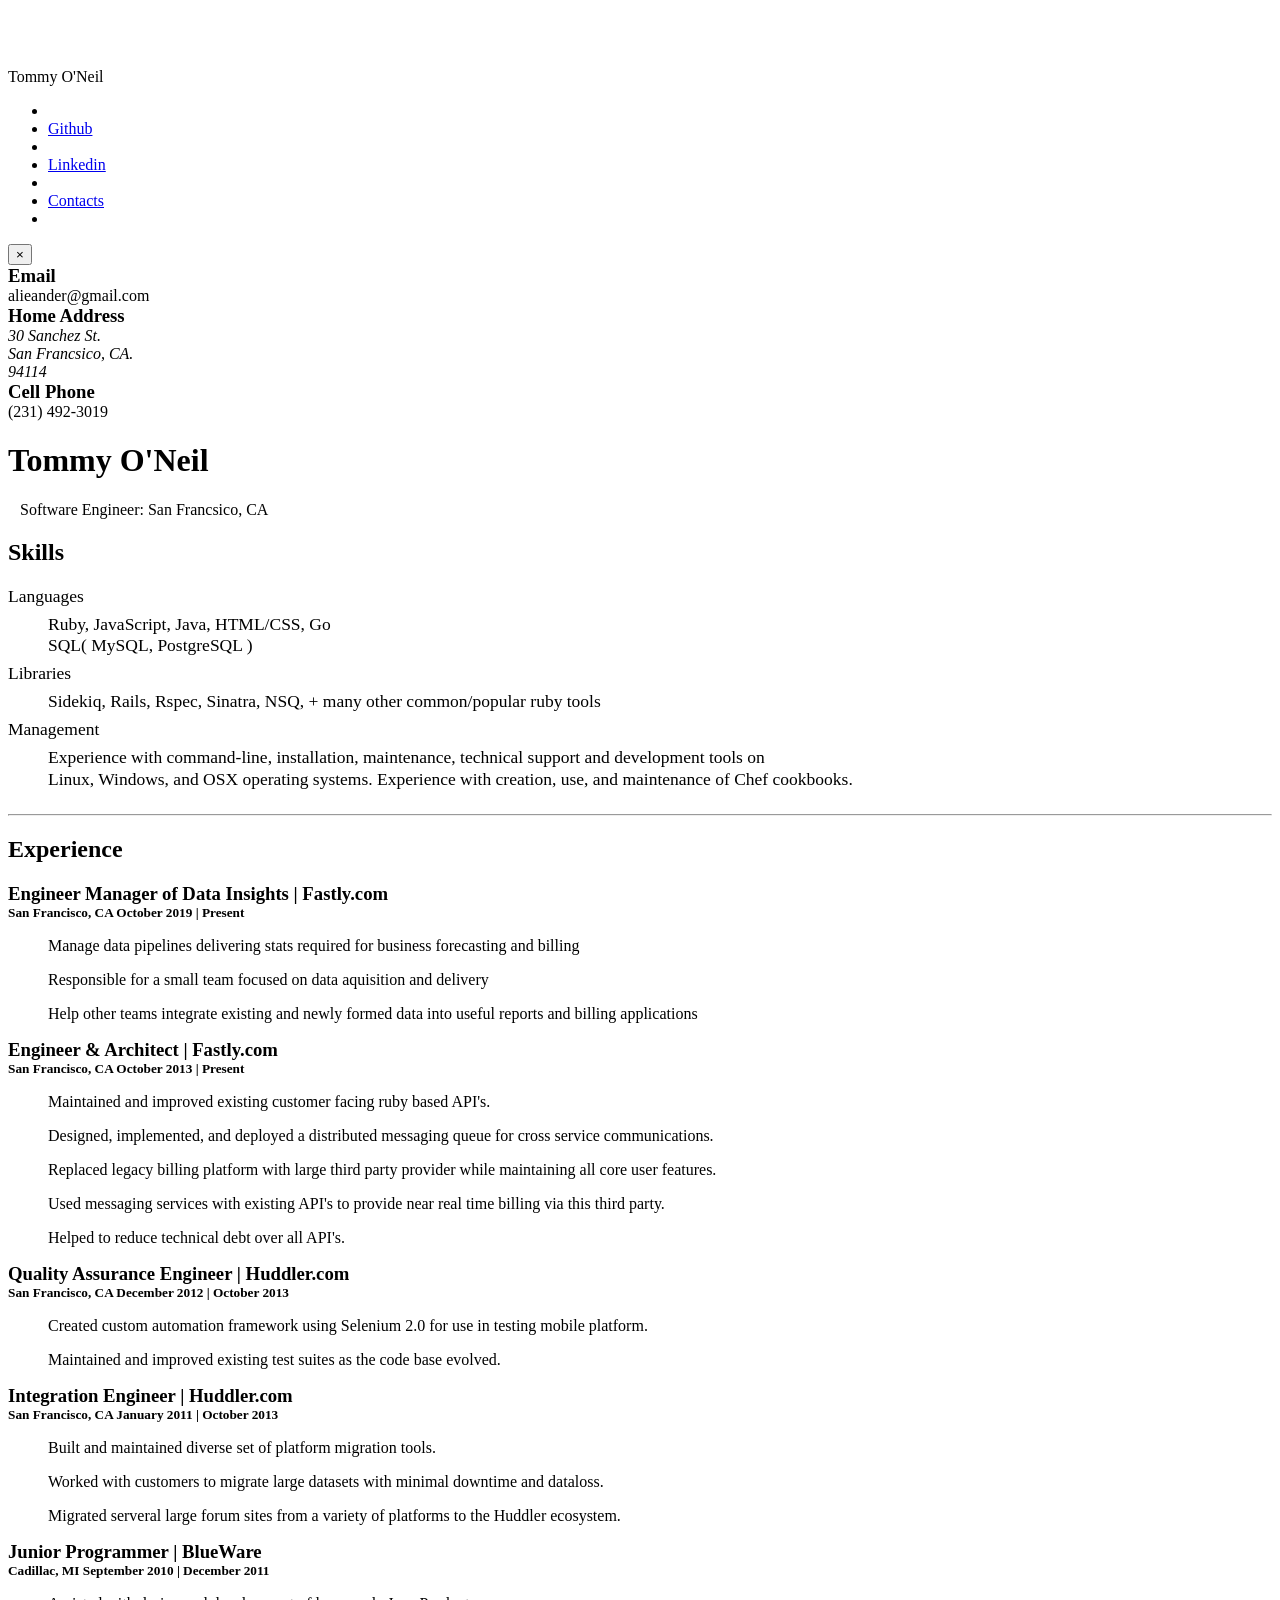
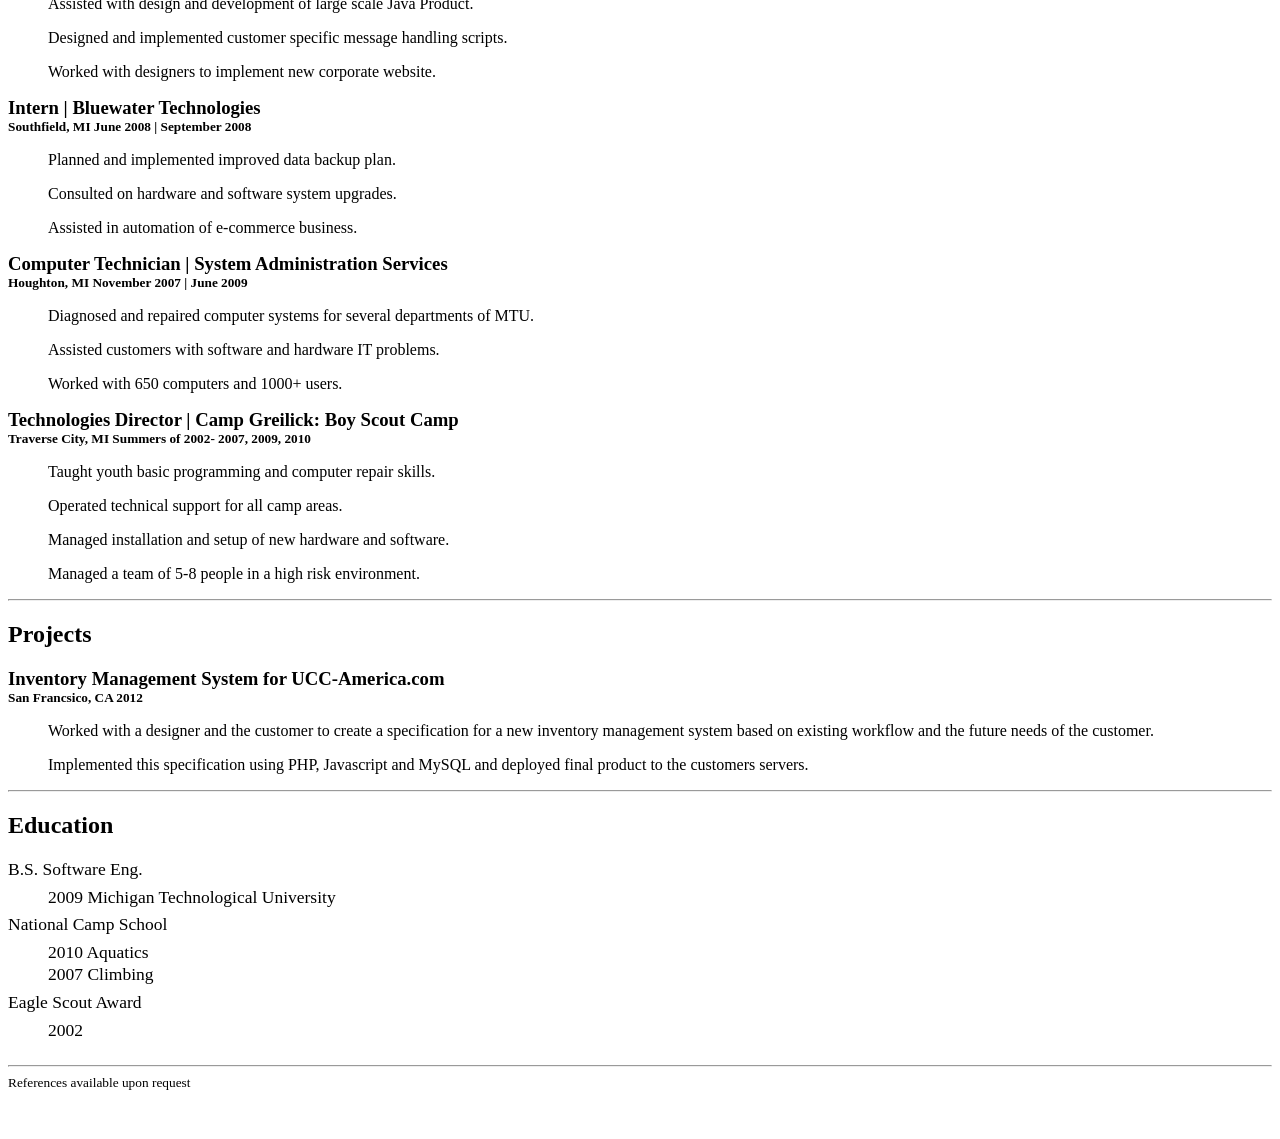
==== index.html @ 7c30b4fa "add all initial files" ====
<html>
  <head>
    <link rel="stylesheet" href="bootstrap/css/bootstrap.min.css">
    <link rel="stylesheet" href="css/main.css">
    <title>Thomas of Neil - Resume</title>
  </head>
  <body>
    <div class="navbar navbar-fixed-top" >
      <div class="navbar-inner">
        <div class="container">
          <a class="brand" >Tommy O'Neil</a>
          <ul class="nav">
            <li class="divider-vertical"></li>
            <li><a href="https://github.com/alieander">Github</a></li>
            <li class="divider-vertical"></li>
            <li><a href="http://www.linkedin.com/in/thomasaoneil">Linkedin</a></li>
            <li class="divider-vertical"></li>
            <li><a href="#address" data-toggle="modal">Contacts</a></li>
            <li class="divider-vertical"></li>
          </ul>
        </div>
      </div>
    </div>

    <div id="address" class="modal hide fade">
      <div class="modal-header">
        <button type="button" class="close" data-dismiss="modal" aria-hidden="true">&times;</button>
        <h3>Email</h3>
      </div>
      <div class="modal-body">
        alieander@gmail.com
      </div>
      <div class="modal-header">
        <h3>Home Address</h3>
      </div>
      <div class="modal-body">
        <address>
          30 Sanchez St.<br />
          San Francsico, CA.<br />
          94114<br />
        </address>
      </div>
      <div class="modal-header">
        <h3>Cell Phone</h3>
      </div>
      <div class="modal-body">
        (231) 492-3019
      </div>
    </div>

    <div class="container-fluid">
      <div class="row-fluid">
        <div class="hero-unit">
          <h1>Tommy O'Neil</h1>
          <p class="text-info">&nbsp;&nbsp;&nbsp;Software Engineer: San Francsico, CA</p>
        </div>
        <div class="span1"></div>
        <div class="span10">
          <div class="row-fluid">
            <h2>Skills</h2>
            <dl class="dl-horizontal">
              <dt>Languages</dt><dd>Ruby, JavaScript, Java, HTML/CSS, Go<br /> SQL( MySQL, PostgreSQL )</dd>
              <dt>Libraries</dt><dd>Sidekiq, Rails, Rspec, Sinatra, NSQ, + many other common/popular ruby tools</dd>
              <dt>Management</dt><dd>Experience with command-line, installation, maintenance, technical support and development tools on<br />
              Linux, Windows, and OSX operating systems. Experience with creation, use, and maintenance of Chef cookbooks.</dd>
            </dl>

            <hr />
            <h2>Experience</h2>
            <h3>Engineer Manager of Data Insights | Fastly.com</h3>
            <h5 class="muted">San Francisco, CA   October 2019 | Present</h5>
            <blockquote>
              <p>Manage data pipelines delivering stats required for business forecasting and billing</p>
              <p>Responsible for a small team focused on data aquisition and delivery</p>
              <p>Help other teams integrate existing and newly formed data into useful reports and billing applications</p>
            </blockquote>

            <h3>Engineer & Architect | Fastly.com</h3>
            <h5 class="muted">San Francisco, CA   October 2013 | Present</h5>
            <blockquote>
              <p>Maintained and improved existing customer facing ruby based API's.</p>
              <p>Designed, implemented, and deployed a distributed messaging queue for cross service communications.</p>
              <p>Replaced legacy billing platform with large third party provider while maintaining all core user features.</p>
              <p>Used messaging services with existing API's to provide near real time billing via this third party.</p>
              <p>Helped to reduce technical debt over all API's.</p>
            </blockquote>

            <h3>Quality Assurance Engineer | Huddler.com</h3>
            <h5 class="muted">San Francisco, CA   December 2012 | October 2013</h5>
            <blockquote>
              <p>Created custom automation framework using Selenium 2.0 for use in testing mobile platform.</p>
              <p>Maintained and improved existing test suites as the code base evolved.</p>
            </blockquote>

            <h3>Integration Engineer | Huddler.com</h3>
            <h5 class="muted">San Francisco, CA   January 2011 | October 2013</h5>
            <blockquote>
              <p>Built and maintained diverse set of platform migration tools.</p>
              <p>Worked with customers to migrate large datasets with minimal downtime and dataloss.</p>
              <p>Migrated serveral large forum sites from a variety of platforms to the Huddler ecosystem.</p>
            </blockquote>

            <div class="oldnews">
              <h3>Junior Programmer | BlueWare</h3>
              <h5 class="muted">Cadillac, MI   September 2010 | December 2011</h5>
              <blockquote>
                <p>Assisted with design and development of large scale Java Product.</p>
                <p>Designed and implemented customer specific message handling scripts.</p>
                <p>Worked with designers to implement new corporate website.</p>
              </blockquote>

              <h3>Intern | Bluewater Technologies</h3>
              <h5 class="muted">Southfield, MI   June 2008 | September 2008</h5>
              <blockquote>
                <p>Planned and implemented improved data backup plan.</p>
                <p>Consulted on hardware and software system upgrades.</p>
                <p>Assisted in automation of e-commerce business.</p>
              </blockquote>

              <h3>Computer Technician | System Administration Services</h3>
              <h5 class="muted">Houghton, MI   November 2007 | June 2009</h5>
              <blockquote>
                <p>Diagnosed and repaired computer systems for several departments of MTU.</p>
                <p>Assisted customers with software and hardware IT problems.</p>
                <p>Worked with 650 computers and 1000+ users.</p>
              </blockquote>

              <h3>Technologies Director | Camp Greilick: Boy Scout Camp</h3>
              <h5 class="muted">Traverse City, MI   Summers of 2002- 2007, 2009, 2010</h5>
              <blockquote>
                <p>Taught youth basic programming and computer repair skills.</p>
                <p>Operated technical support for all camp areas.</p>
                <p>Managed installation and setup of new hardware and software.</p>
                <p>Managed a team of 5-8 people in a high risk environment.</li>
              </blockquote>
            </div>

            <hr />
            <h2>Projects</h2>
            <h3>Inventory Management System for UCC-America.com</h3>
            <h5 class="muted">San Francsico, CA   2012</h5>
            <blockquote>
              <p>Worked with a designer and the customer to create a specification for a new inventory management system based on existing workflow and the future needs of the customer.</p>
              <p>Implemented this specification using PHP, Javascript and MySQL and deployed final product to the customers servers.</p>
            </blockquote>

            <hr />
            <h2>Education</h2>
            <dl class="dl-horizontal">
              <dt>B.S. Software Eng.</dt><dd>2009 Michigan Technological University</dd>
              <dt>National Camp School</dt><dd>2010 Aquatics<br />2007 Climbing</dd>
              <dt>Eagle Scout Award</dt><dd>2002</dd>
            </dl>
            <hr />

            <small>References available upon request</small>
          </div>
        </div>
      </div>
    </div>

  </div>
    <!--JS-->
    <script type="text/javascript" src="jquery-1.9.1.js"></script>
    <script type="text/javascript" src="bootstrap/js/bootstrap.js"></script>
    <!--JS-->
    <?--Google Analytics --?>
    <script type="text/javascript">
var gaJsHost = (("https:" == document.location.protocol) ? "https://ssl." : "http://www.");
document.write(unescape("%3Cscript src='" + gaJsHost + "google-analytics.com/ga.js' type='text/javascript'%3E%3C/script%3E"));
    </script>
    <script type="text/javascript">
try {
  var pageTracker = _gat._getTracker("UA-12763227-1");
  pageTracker._trackPageview();
} catch(err) {}</script>
  </body>
</html>
---- css/main.css ----
@media screen {
  body {
    padding-top: 60px;
    padding-bottom: 40px;
  }
  h3, h5{
    margin: 0px;
  }
  .sidebar-nav {
    padding: 9px 0;
  }
  dl {
    font-size: 17.5px;
    font-weight: 300;
  }
  dt, dd {
    line-height: 1.25;
    padding-bottom: 6px;
  }
}

@media print {
  .navbar, .oldnews {
    display: none;
  }
  .hero-unit {
    padding-bottom: 0px;
  }
  h2 {
    font-size: 16pt;
  }
  h3 {
    font-size: 14pt;
    margin-top: 30px;
  }
  p {
    font-size: 10pt;
    padding-bottom: 5px;
  }
}
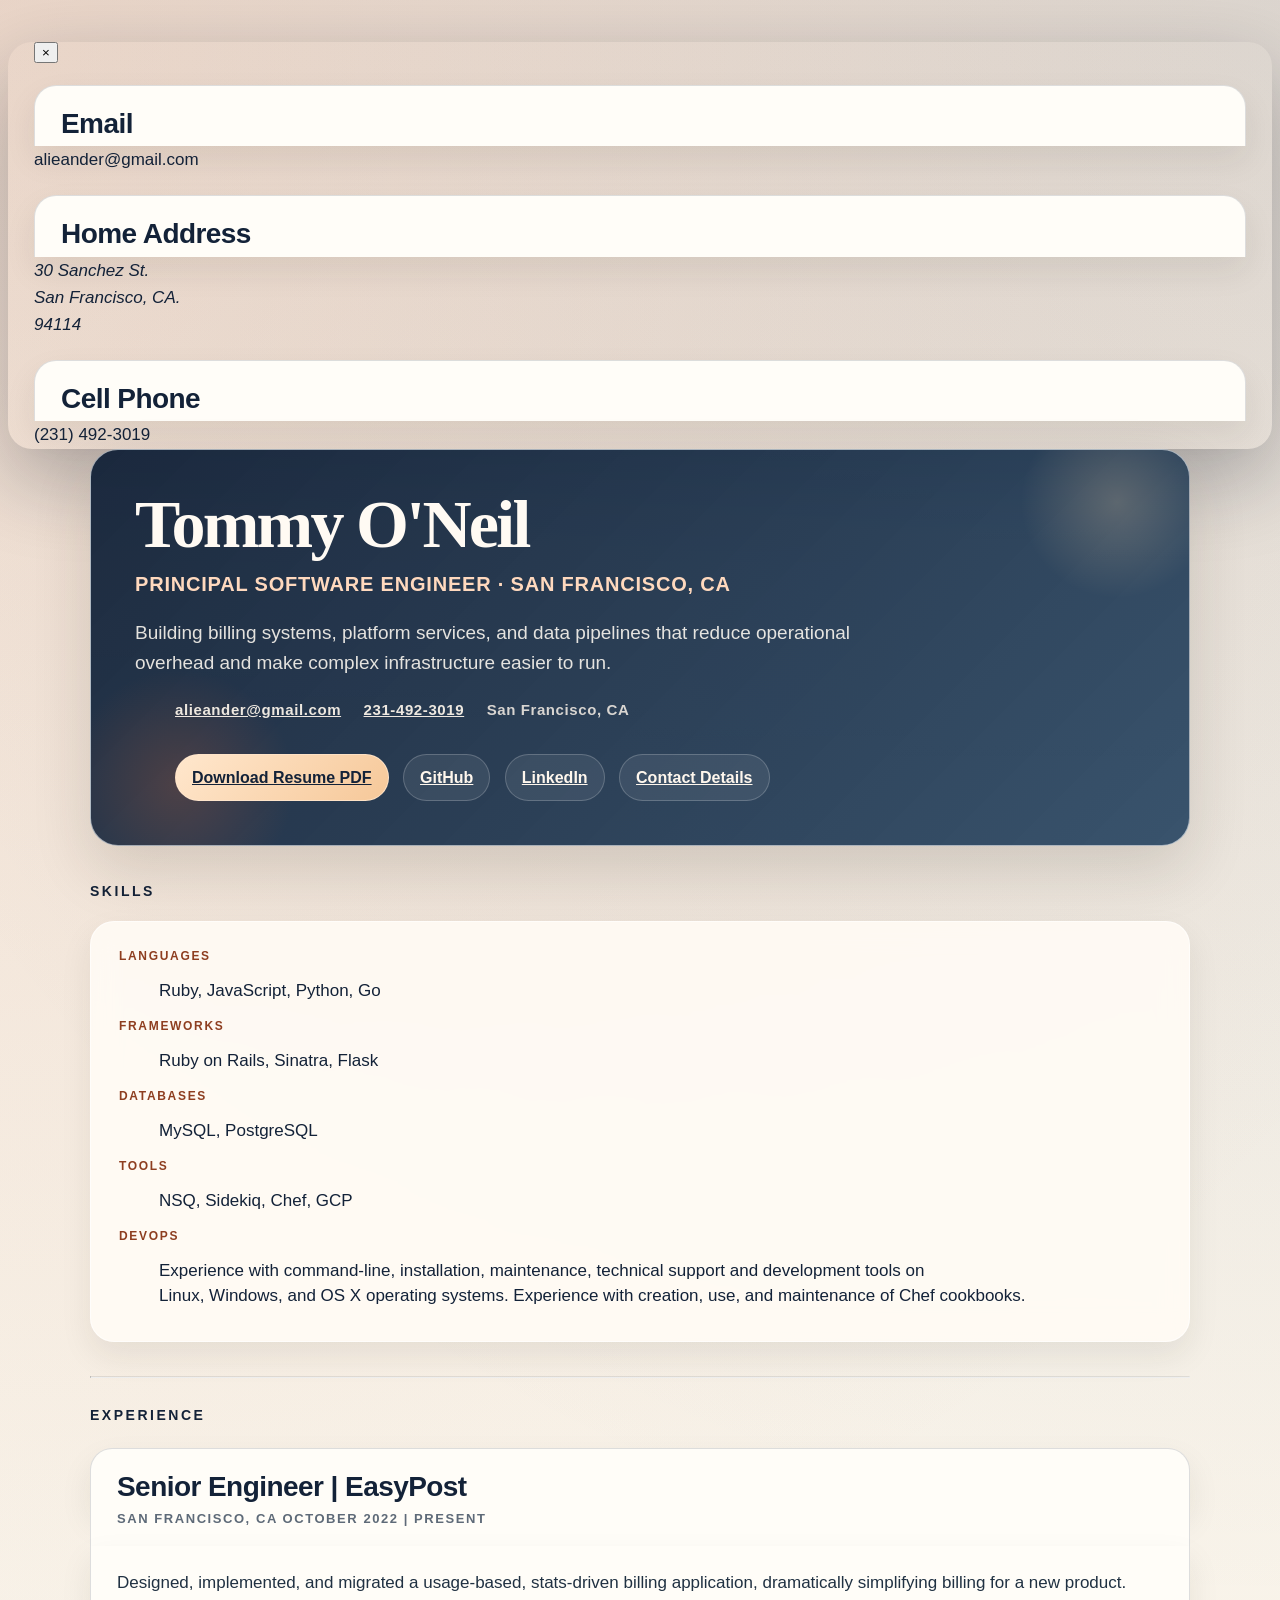
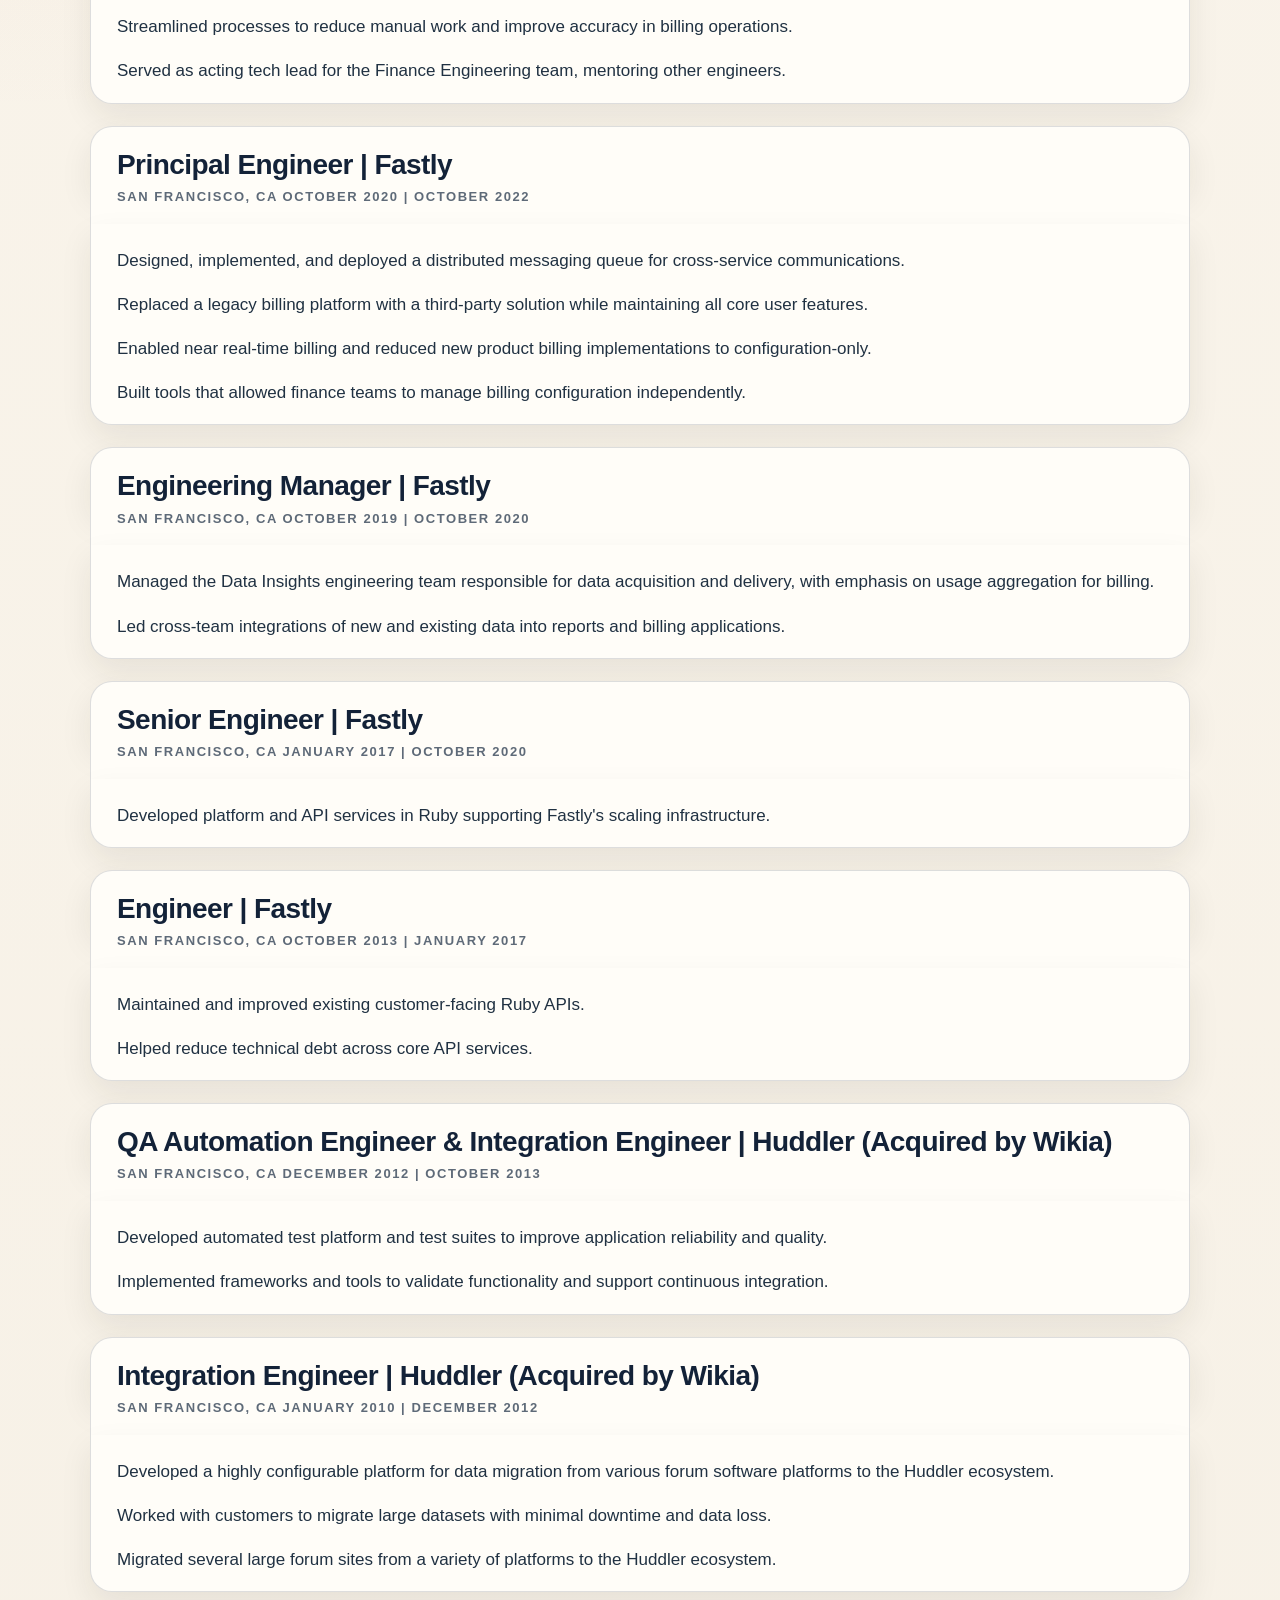
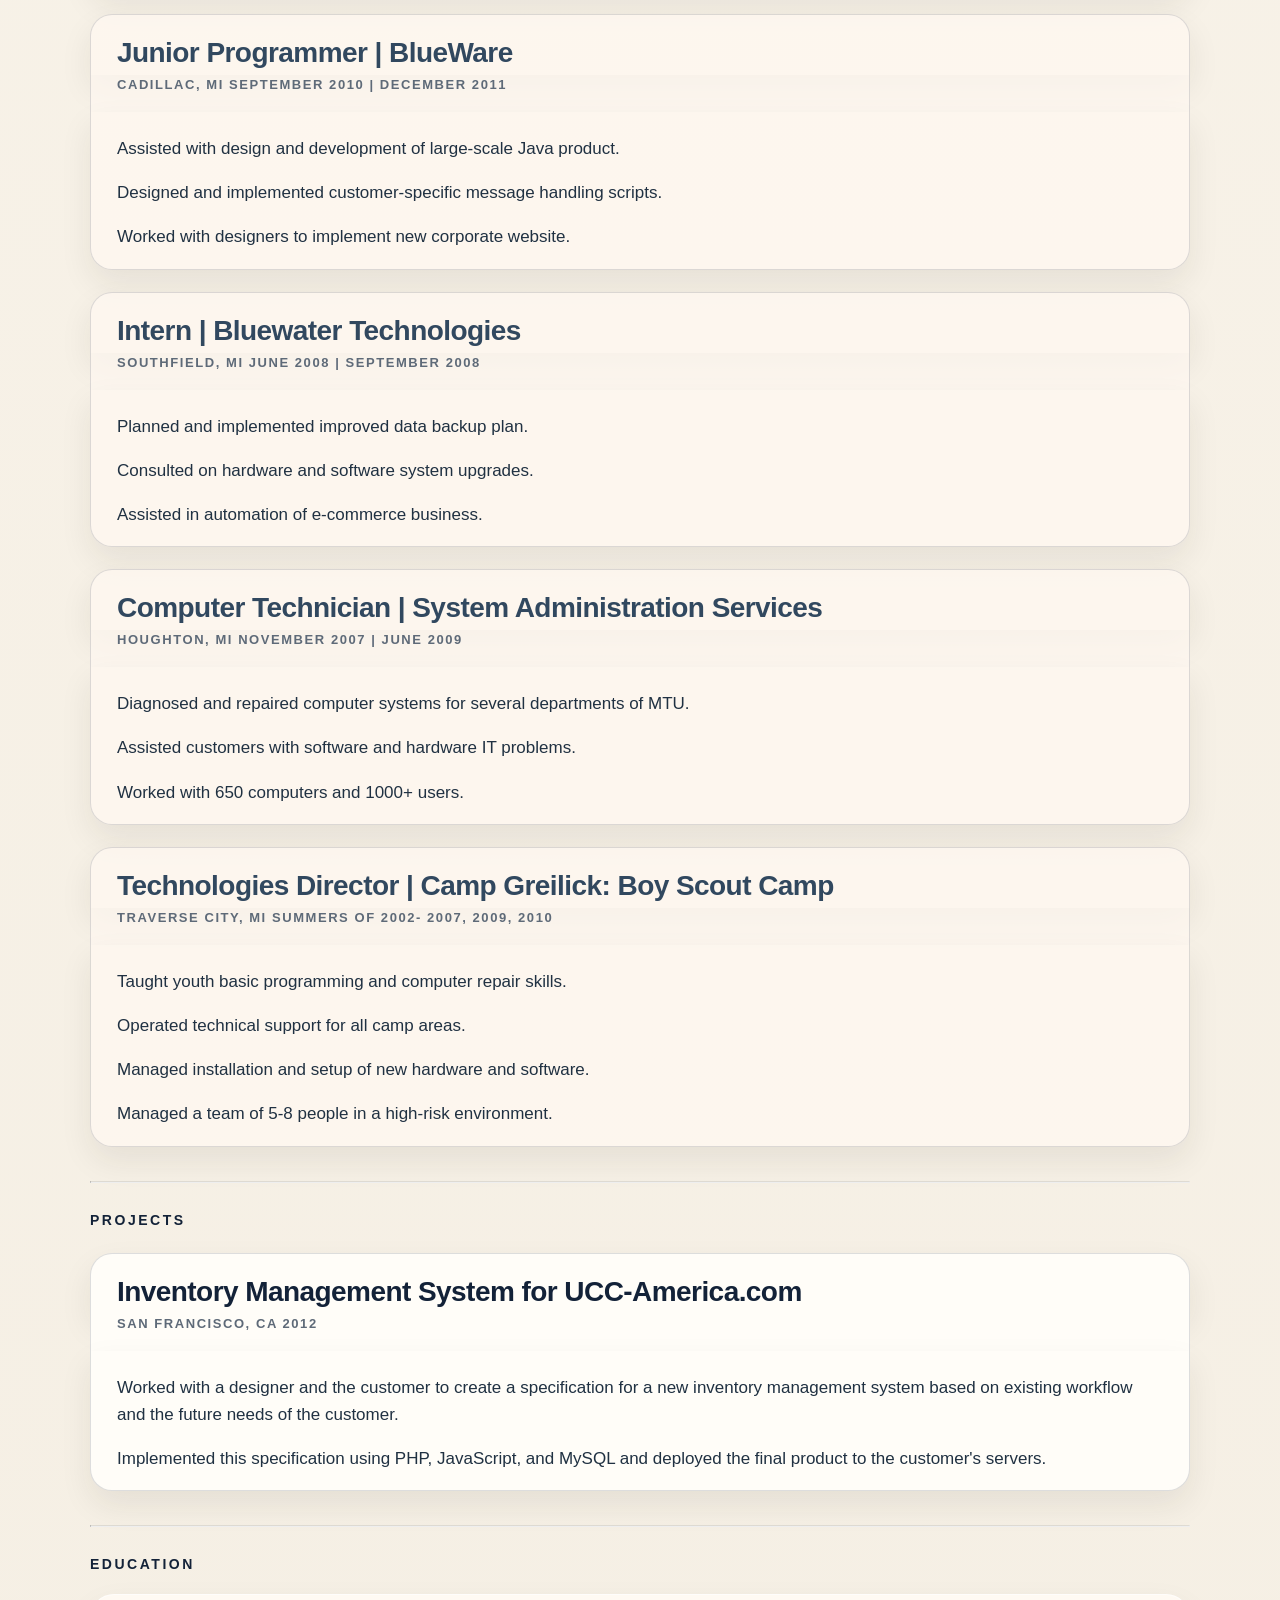
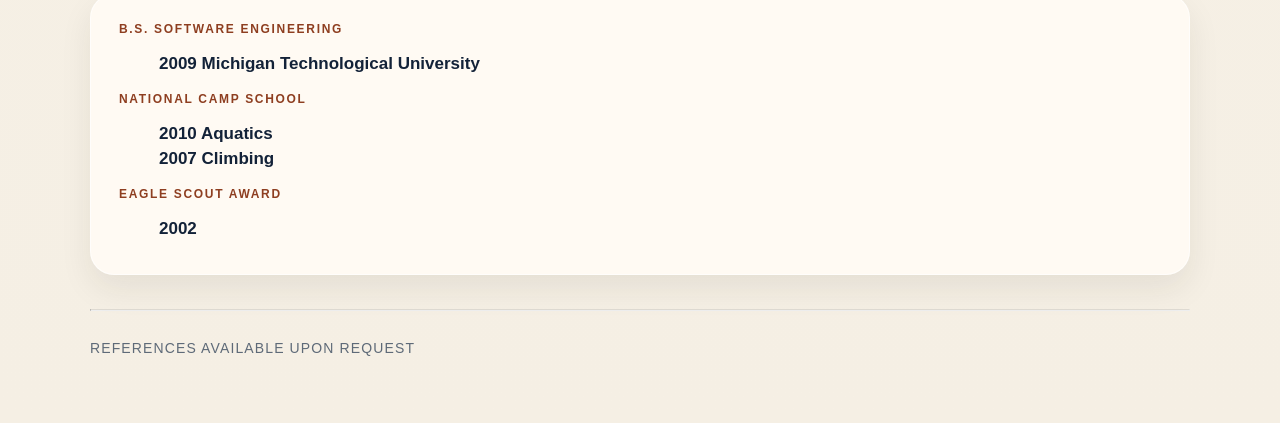
==== commit 4dff41a7: "Modernization pass" ====
--- a/index.html
+++ b/index.html
@@ -1,27 +1,13 @@
 <html>
   <head>
+    <meta charset="utf-8">
+    <meta name="viewport" content="width=device-width, initial-scale=1.0">
+    <meta name="theme-color" content="#132238">
     <link rel="stylesheet" href="bootstrap/css/bootstrap.min.css">
     <link rel="stylesheet" href="css/main.css">
-    <title>Thomas of Neil - Resume</title>
+    <title>Thomas O'Neil - Resume</title>
   </head>
   <body>
-    <div class="navbar navbar-fixed-top" >
-      <div class="navbar-inner">
-        <div class="container">
-          <a class="brand" >Tommy O'Neil</a>
-          <ul class="nav">
-            <li class="divider-vertical"></li>
-            <li><a href="https://github.com/alieander">Github</a></li>
-            <li class="divider-vertical"></li>
-            <li><a href="http://www.linkedin.com/in/thomasaoneil">Linkedin</a></li>
-            <li class="divider-vertical"></li>
-            <li><a href="#address" data-toggle="modal">Contacts</a></li>
-            <li class="divider-vertical"></li>
-          </ul>
-        </div>
-      </div>
-    </div>
-
     <div id="address" class="modal hide fade">
       <div class="modal-header">
         <button type="button" class="close" data-dismiss="modal" aria-hidden="true">&times;</button>
@@ -36,7 +22,7 @@
       <div class="modal-body">
         <address>
           30 Sanchez St.<br />
-          San Francsico, CA.<br />
+          San Francisco, CA.<br />
           94114<br />
         </address>
       </div>
@@ -48,64 +34,97 @@
       </div>
     </div>
 
-    <div class="container-fluid">
+    <div class="container-fluid resume-shell">
       <div class="row-fluid">
-        <div class="hero-unit">
+        <div class="hero-unit page-intro">
           <h1>Tommy O'Neil</h1>
-          <p class="text-info">&nbsp;&nbsp;&nbsp;Software Engineer: San Francsico, CA</p>
+          <p class="text-info role-line">Principal Software Engineer · San Francisco, CA</p>
+          <p class="intro-summary">Building billing systems, platform services, and data pipelines that reduce operational overhead and make complex infrastructure easier to run.</p>
+          <ul class="intro-meta unstyled">
+            <li><a href="mailto:alieander@gmail.com">alieander@gmail.com</a></li>
+            <li><a href="tel:2314923019">231-492-3019</a></li>
+            <li>San Francisco, CA</li>
+          </ul>
+          <ul class="intro-links unstyled">
+            <li><a class="primary-link" href="tommy-resume.pdf" download>Download Resume PDF</a></li>
+            <li><a href="https://github.com/alieander">GitHub</a></li>
+            <li><a href="http://www.linkedin.com/in/thomasaoneil">LinkedIn</a></li>
+            <li><a href="#address" data-toggle="modal">Contact Details</a></li>
+          </ul>
         </div>
         <div class="span1"></div>
         <div class="span10">
-          <div class="row-fluid">
-            <h2>Skills</h2>
-            <dl class="dl-horizontal">
-              <dt>Languages</dt><dd>Ruby, JavaScript, Java, HTML/CSS, Go<br /> SQL( MySQL, PostgreSQL )</dd>
-              <dt>Libraries</dt><dd>Sidekiq, Rails, Rspec, Sinatra, NSQ, + many other common/popular ruby tools</dd>
-              <dt>Management</dt><dd>Experience with command-line, installation, maintenance, technical support and development tools on<br />
-              Linux, Windows, and OSX operating systems. Experience with creation, use, and maintenance of Chef cookbooks.</dd>
+          <div class="row-fluid resume-content">
+            <h2 class="section-title">Skills</h2>
+            <dl class="dl-horizontal skill-list">
+              <dt>Languages</dt><dd>Ruby, JavaScript, Python, Go</dd>
+              <dt>Frameworks</dt><dd>Ruby on Rails, Sinatra, Flask</dd>
+              <dt>Databases</dt><dd>MySQL, PostgreSQL</dd>
+              <dt>Tools</dt><dd>NSQ, Sidekiq, Chef, GCP</dd>
+              <dt>DevOps</dt><dd>Experience with command-line, installation, maintenance, technical support and development tools on<br />
+              Linux, Windows, and OS X operating systems. Experience with creation, use, and maintenance of Chef cookbooks.</dd>
             </dl>
 
-            <hr />
-            <h2>Experience</h2>
-            <h3>Engineer Manager of Data Insights | Fastly.com</h3>
-            <h5 class="muted">San Francisco, CA   October 2019 | Present</h5>
+            <hr class="section-divider" />
+            <h2 class="section-title">Experience</h2>
+            <h3>Senior Engineer | EasyPost</h3>
+            <h5 class="muted">San Francisco, CA   October 2022 | Present</h5>
             <blockquote>
-              <p>Manage data pipelines delivering stats required for business forecasting and billing</p>
-              <p>Responsible for a small team focused on data aquisition and delivery</p>
-              <p>Help other teams integrate existing and newly formed data into useful reports and billing applications</p>
+              <p>Designed, implemented, and migrated a usage-based, stats-driven billing application, dramatically simplifying billing for a new product.</p>
+              <p>Streamlined processes to reduce manual work and improve accuracy in billing operations.</p>
+              <p>Served as acting tech lead for the Finance Engineering team, mentoring other engineers.</p>
             </blockquote>
 
-            <h3>Engineer & Architect | Fastly.com</h3>
-            <h5 class="muted">San Francisco, CA   October 2013 | Present</h5>
+            <h3>Principal Engineer | Fastly</h3>
+            <h5 class="muted">San Francisco, CA   October 2020 | October 2022</h5>
             <blockquote>
-              <p>Maintained and improved existing customer facing ruby based API's.</p>
-              <p>Designed, implemented, and deployed a distributed messaging queue for cross service communications.</p>
-              <p>Replaced legacy billing platform with large third party provider while maintaining all core user features.</p>
-              <p>Used messaging services with existing API's to provide near real time billing via this third party.</p>
-              <p>Helped to reduce technical debt over all API's.</p>
+              <p>Designed, implemented, and deployed a distributed messaging queue for cross-service communications.</p>
+              <p>Replaced a legacy billing platform with a third-party solution while maintaining all core user features.</p>
+              <p>Enabled near real-time billing and reduced new product billing implementations to configuration-only.</p>
+              <p>Built tools that allowed finance teams to manage billing configuration independently.</p>
             </blockquote>
 
-            <h3>Quality Assurance Engineer | Huddler.com</h3>
+            <h3>Engineering Manager | Fastly</h3>
+            <h5 class="muted">San Francisco, CA   October 2019 | October 2020</h5>
+            <blockquote>
+              <p>Managed the Data Insights engineering team responsible for data acquisition and delivery, with emphasis on usage aggregation for billing.</p>
+              <p>Led cross-team integrations of new and existing data into reports and billing applications.</p>
+            </blockquote>
+
+            <h3>Senior Engineer | Fastly</h3>
+            <h5 class="muted">San Francisco, CA   January 2017 | October 2020</h5>
+            <blockquote>
+              <p>Developed platform and API services in Ruby supporting Fastly's scaling infrastructure.</p>
+            </blockquote>
+
+            <h3>Engineer | Fastly</h3>
+            <h5 class="muted">San Francisco, CA   October 2013 | January 2017</h5>
+            <blockquote>
+              <p>Maintained and improved existing customer-facing Ruby APIs.</p>
+              <p>Helped reduce technical debt across core API services.</p>
+            </blockquote>
+
+            <h3>QA Automation Engineer &amp; Integration Engineer | Huddler (Acquired by Wikia)</h3>
             <h5 class="muted">San Francisco, CA   December 2012 | October 2013</h5>
             <blockquote>
-              <p>Created custom automation framework using Selenium 2.0 for use in testing mobile platform.</p>
-              <p>Maintained and improved existing test suites as the code base evolved.</p>
+              <p>Developed automated test platform and test suites to improve application reliability and quality.</p>
+              <p>Implemented frameworks and tools to validate functionality and support continuous integration.</p>
             </blockquote>
 
-            <h3>Integration Engineer | Huddler.com</h3>
-            <h5 class="muted">San Francisco, CA   January 2011 | October 2013</h5>
+            <h3>Integration Engineer | Huddler (Acquired by Wikia)</h3>
+            <h5 class="muted">San Francisco, CA   January 2010 | December 2012</h5>
             <blockquote>
-              <p>Built and maintained diverse set of platform migration tools.</p>
-              <p>Worked with customers to migrate large datasets with minimal downtime and dataloss.</p>
-              <p>Migrated serveral large forum sites from a variety of platforms to the Huddler ecosystem.</p>
+              <p>Developed a highly configurable platform for data migration from various forum software platforms to the Huddler ecosystem.</p>
+              <p>Worked with customers to migrate large datasets with minimal downtime and data loss.</p>
+              <p>Migrated several large forum sites from a variety of platforms to the Huddler ecosystem.</p>
             </blockquote>
 
             <div class="oldnews">
               <h3>Junior Programmer | BlueWare</h3>
               <h5 class="muted">Cadillac, MI   September 2010 | December 2011</h5>
               <blockquote>
-                <p>Assisted with design and development of large scale Java Product.</p>
-                <p>Designed and implemented customer specific message handling scripts.</p>
+                <p>Assisted with design and development of large-scale Java product.</p>
+                <p>Designed and implemented customer-specific message handling scripts.</p>
                 <p>Worked with designers to implement new corporate website.</p>
               </blockquote>
 
@@ -131,40 +150,39 @@
                 <p>Taught youth basic programming and computer repair skills.</p>
                 <p>Operated technical support for all camp areas.</p>
                 <p>Managed installation and setup of new hardware and software.</p>
-                <p>Managed a team of 5-8 people in a high risk environment.</li>
+                <p>Managed a team of 5-8 people in a high-risk environment.</p>
               </blockquote>
             </div>
 
-            <hr />
-            <h2>Projects</h2>
+            <hr class="section-divider" />
+            <h2 class="section-title">Projects</h2>
             <h3>Inventory Management System for UCC-America.com</h3>
-            <h5 class="muted">San Francsico, CA   2012</h5>
+            <h5 class="muted">San Francisco, CA   2012</h5>
             <blockquote>
               <p>Worked with a designer and the customer to create a specification for a new inventory management system based on existing workflow and the future needs of the customer.</p>
-              <p>Implemented this specification using PHP, Javascript and MySQL and deployed final product to the customers servers.</p>
+              <p>Implemented this specification using PHP, JavaScript, and MySQL and deployed the final product to the customer's servers.</p>
             </blockquote>
 
-            <hr />
-            <h2>Education</h2>
-            <dl class="dl-horizontal">
-              <dt>B.S. Software Eng.</dt><dd>2009 Michigan Technological University</dd>
+            <hr class="section-divider" />
+            <h2 class="section-title">Education</h2>
+            <dl class="dl-horizontal skill-list education-list">
+              <dt>B.S. Software Engineering</dt><dd>2009 Michigan Technological University</dd>
               <dt>National Camp School</dt><dd>2010 Aquatics<br />2007 Climbing</dd>
               <dt>Eagle Scout Award</dt><dd>2002</dd>
             </dl>
-            <hr />
+            <hr class="section-divider" />
 
-            <small>References available upon request</small>
+            <small class="closing-note">References available upon request</small>
           </div>
         </div>
       </div>
     </div>
 
-  </div>
     <!--JS-->
     <script type="text/javascript" src="jquery-1.9.1.js"></script>
     <script type="text/javascript" src="bootstrap/js/bootstrap.js"></script>
     <!--JS-->
-    <?--Google Analytics --?>
+    <!-- Google Analytics -->
     <script type="text/javascript">
 var gaJsHost = (("https:" == document.location.protocol) ? "https://ssl." : "http://www.");
 document.write(unescape("%3Cscript src='" + gaJsHost + "google-analytics.com/ga.js' type='text/javascript'%3E%3C/script%3E"));
--- a/css/main.css
+++ b/css/main.css
@@ -1,40 +1,503 @@
+:root {
+  --bg: #f5efe4;
+  --bg-accent: #efe3cf;
+  --surface: rgba(255, 251, 245, 0.92);
+  --surface-strong: #fffdf8;
+  --ink: #132238;
+  --muted: #5e6a78;
+  --line: rgba(19, 34, 56, 0.14);
+  --accent: #b85c38;
+  --accent-deep: #8e3e20;
+  --shadow: 0 24px 60px rgba(40, 32, 20, 0.14);
+  --shadow-soft: 0 14px 32px rgba(40, 32, 20, 0.08);
+}
+
 @media screen {
   body {
-    padding-top: 60px;
-    padding-bottom: 40px;
-  }
-  h3, h5{
-    margin: 0px;
-  }
-  .sidebar-nav {
-    padding: 9px 0;
-  }
-  dl {
-    font-size: 17.5px;
-    font-weight: 300;
-  }
-  dt, dd {
-    line-height: 1.25;
-    padding-bottom: 6px;
+    padding: 34px 0 56px;
+    line-height: 1.6;
+    color: var(--ink);
+    background:
+      radial-gradient(circle at top left, rgba(184, 92, 56, 0.18), transparent 32%),
+      radial-gradient(circle at top right, rgba(19, 34, 56, 0.12), transparent 30%),
+      linear-gradient(180deg, #faf5ec 0%, var(--bg) 100%);
+    font-family: "Avenir Next", "Segoe UI", Helvetica, Arial, sans-serif;
+  }
+
+  a {
+    color: var(--accent-deep);
+    transition: color 180ms ease, opacity 180ms ease;
+  }
+
+  a:hover {
+    color: var(--accent);
+    text-decoration: none;
+  }
+
+  .resume-shell {
+    max-width: 1100px;
+    margin: 0 auto;
+    padding: 0 18px;
+  }
+
+  .page-intro {
+    position: relative;
+    overflow: hidden;
+    margin-bottom: 28px;
+    padding: 42px 44px 34px;
+    border: 1px solid rgba(255, 255, 255, 0.6);
+    border-radius: 28px;
+    background:
+      linear-gradient(135deg, rgba(19, 34, 56, 0.96), rgba(32, 63, 93, 0.88)),
+      linear-gradient(180deg, rgba(255, 255, 255, 0.08), transparent);
+    box-shadow: var(--shadow);
+  }
+
+  .page-intro:before,
+  .page-intro:after {
+    content: "";
+    position: absolute;
+    border-radius: 999px;
+    pointer-events: none;
+  }
+
+  .page-intro:before {
+    top: -48px;
+    right: -28px;
+    width: 200px;
+    height: 200px;
+    background: radial-gradient(circle, rgba(255, 219, 171, 0.22), transparent 68%);
+  }
+
+  .page-intro:after {
+    bottom: -60px;
+    left: -32px;
+    width: 240px;
+    height: 240px;
+    background: radial-gradient(circle, rgba(184, 92, 56, 0.28), transparent 68%);
+  }
+
+  .hero-unit h1 {
+    position: relative;
+    z-index: 1;
+    margin: 0 0 12px;
+    color: #fffaf3;
+    font-family: Georgia, "Iowan Old Style", "Palatino Linotype", serif;
+    font-size: 68px;
+    line-height: 0.95;
+    letter-spacing: -0.04em;
+    text-shadow: none;
+  }
+
+  .role-line {
+    position: relative;
+    z-index: 1;
+    margin: 0;
+    color: #ffd9be;
+    font-size: 20px;
+    font-weight: 700;
+    letter-spacing: 0.04em;
+    text-transform: uppercase;
+  }
+
+  .intro-summary {
+    position: relative;
+    z-index: 1;
+    max-width: 760px;
+    margin: 18px 0 0;
+    color: rgba(255, 250, 243, 0.88);
+    font-size: 19px;
+  }
+
+  .intro-meta {
+    position: relative;
+    z-index: 1;
+    margin: 18px 0 0;
+  }
+
+  .intro-meta li {
+    display: inline-block;
+    margin: 0 18px 8px 0;
+    color: rgba(255, 247, 237, 0.82);
+    font-size: 15px;
+    font-weight: 600;
+    letter-spacing: 0.04em;
+  }
+
+  .intro-meta a {
+    color: rgba(255, 247, 237, 0.92);
+  }
+
+  .intro-links {
+    position: relative;
+    z-index: 1;
+    margin: 24px 0 0;
+  }
+
+  .intro-links li {
+    display: inline-block;
+    margin: 0 10px 10px 0;
+  }
+
+  .intro-links a {
+    display: inline-block;
+    padding: 10px 16px;
+    color: #fff7ed;
+    font-weight: 700;
+    border: 1px solid rgba(255, 255, 255, 0.2);
+    border-radius: 999px;
+    background: rgba(255, 255, 255, 0.08);
+  }
+
+  .intro-links .primary-link {
+    color: #132238;
+    border-color: rgba(255, 231, 205, 0.8);
+    background: linear-gradient(135deg, #ffe7cd, #f6c899);
+  }
+
+  .intro-links .primary-link:hover {
+    color: #132238;
+    background: linear-gradient(135deg, #ffeede, #f4d2aa);
+  }
+
+  .intro-links a:hover {
+    color: #fff7ed;
+    background: rgba(255, 255, 255, 0.16);
+  }
+
+  .resume-content {
+    padding: 6px 0 0;
+  }
+
+  .section-title {
+    margin: 0 0 18px;
+    color: var(--ink);
+    font-size: 14px;
+    font-weight: 800;
+    letter-spacing: 0.18em;
+    text-transform: uppercase;
+  }
+
+  .section-divider {
+    margin: 34px 0 26px;
+    border-top: 1px solid rgba(19, 34, 56, 0.1);
+  }
+
+  .skill-list {
+    margin: 0;
+    padding: 26px 28px 18px;
+    border: 1px solid rgba(255, 255, 255, 0.65);
+    border-radius: 24px;
+    background: var(--surface);
+    box-shadow: var(--shadow-soft);
+    backdrop-filter: blur(14px);
+  }
+
+  .skill-list dt,
+  .skill-list dd {
+    margin-bottom: 14px;
+    line-height: 1.45;
+  }
+
+  .skill-list dt {
+    color: var(--accent-deep);
+    font-size: 12px;
+    font-weight: 800;
+    letter-spacing: 0.14em;
+    text-transform: uppercase;
+  }
+
+  .skill-list dd {
+    color: var(--ink);
+    font-size: 17px;
+    font-weight: 500;
+  }
+
+  .education-list dd {
+    font-weight: 600;
+  }
+
+  h3,
+  h5 {
+    margin: 0;
+  }
+
+  h3 {
+    margin-top: 22px;
+    padding: 22px 26px 6px;
+    border: 1px solid var(--line);
+    border-bottom: 0;
+    border-radius: 22px 22px 0 0;
+    background: var(--surface-strong);
+    font-size: 28px;
+    line-height: 1.15;
+    font-weight: 700;
+    letter-spacing: -0.02em;
+    box-shadow: var(--shadow-soft);
+  }
+
+  h5.muted {
+    margin: 0;
+    padding: 0 26px 16px;
+    border-left: 1px solid var(--line);
+    border-right: 1px solid var(--line);
+    background: var(--surface-strong);
+    color: var(--muted);
+    font-size: 13px;
+    font-weight: 700;
+    letter-spacing: 0.12em;
+    text-transform: uppercase;
+  }
+
+  blockquote {
+    margin: 0 0 18px;
+    padding: 6px 26px 18px;
+    border: 1px solid var(--line);
+    border-top: 0;
+    border-radius: 0 0 22px 22px;
+    background: var(--surface-strong);
+    box-shadow: var(--shadow-soft);
+  }
+
+  blockquote p:last-child {
+    margin-bottom: 0;
+  }
+
+  blockquote p {
+    margin-bottom: 10px;
+    color: #203142;
+    font-size: 17px;
+  }
+
+  .oldnews h3,
+  .oldnews h5.muted,
+  .oldnews blockquote {
+    background: rgba(255, 249, 241, 0.72);
+  }
+
+  .oldnews h3 {
+    color: #31485f;
+  }
+
+  .closing-note {
+    display: block;
+    margin-top: 8px;
+    color: var(--muted);
+    font-size: 14px;
+    letter-spacing: 0.08em;
+    text-transform: uppercase;
+  }
+
+  .modal {
+    border: 0;
+    border-radius: 24px;
+    box-shadow: 0 30px 80px rgba(10, 19, 32, 0.28);
+  }
+
+  .modal-header,
+  .modal-body {
+    padding-left: 26px;
+    padding-right: 26px;
+  }
+
+  .modal-header {
+    border-bottom-color: rgba(19, 34, 56, 0.08);
+  }
+
+  .modal-body {
+    color: var(--ink);
+    font-size: 17px;
   }
 }
 
+@media screen and (max-width: 979px) {
+  body {
+    padding-top: 20px;
+  }
+
+  .resume-shell {
+    padding: 0 14px;
+  }
+
+  .page-intro {
+    padding: 28px 24px 24px;
+  }
+
+  .hero-unit h1 {
+    font-size: 50px;
+  }
+}
+
+@media screen and (max-width: 767px) {
+  body {
+    padding: 12px 0 32px;
+  }
+
+  .page-intro {
+    margin-bottom: 20px;
+    border-radius: 22px;
+  }
+
+  .hero-unit h1 {
+    font-size: 42px;
+  }
+
+  .role-line {
+    font-size: 15px;
+    line-height: 1.5;
+  }
+
+  .intro-summary {
+    font-size: 17px;
+  }
+
+  .intro-meta li,
+  .intro-links li {
+    display: block;
+    margin-right: 0;
+  }
+
+  .intro-links a {
+    display: block;
+    text-align: center;
+  }
+
+  .skill-list,
+  h3,
+  h5.muted,
+  blockquote {
+    padding-left: 18px;
+    padding-right: 18px;
+  }
+
+  h3 {
+    font-size: 24px;
+  }
+
+  .skill-list dt {
+    float: none;
+    width: auto;
+    text-align: left;
+  }
+
+  .skill-list dd {
+    margin-left: 0;
+  }
+}
+
 @media print {
-  .navbar, .oldnews {
+  @page {
+    margin: 0.55in;
+  }
+
+  body {
+    padding: 0;
+    color: #000;
+    background: #fff;
+    font-family: Georgia, "Times New Roman", serif;
+  }
+
+  .modal,
+  .intro-links,
+  .oldnews {
     display: none;
   }
-  .hero-unit {
-    padding-bottom: 0px;
-  }
-  h2 {
-    font-size: 16pt;
-  }
+
+  .resume-shell {
+    max-width: none;
+    padding: 0;
+  }
+
+  .page-intro,
+  .skill-list,
+  h3,
+  h5.muted,
+  blockquote {
+    padding-left: 0;
+    padding-right: 0;
+    border: 0;
+    border-radius: 0;
+    background: transparent;
+    box-shadow: none;
+  }
+
+  .page-intro {
+    margin-bottom: 6px;
+    padding-top: 0;
+    padding-bottom: 0;
+  }
+
+  .hero-unit h1 {
+    margin-bottom: 4px;
+    color: #000;
+    font-size: 28pt;
+    text-shadow: none;
+  }
+
+  .role-line,
+  .intro-summary,
+  .intro-meta,
+  .closing-note,
+  h5.muted,
+  blockquote p {
+    color: #000;
+  }
+
+  .section-title {
+    margin: 12px 0 6px;
+    font-size: 10pt;
+    letter-spacing: 0.12em;
+  }
+
+  .section-divider {
+    margin: 8px 0 6px;
+    border-top: 1px solid #aaa;
+  }
+
   h3 {
-    font-size: 14pt;
-    margin-top: 30px;
-  }
-  p {
+    margin-top: 10px;
+    font-size: 13pt;
+    page-break-after: avoid;
+  }
+
+  h5.muted {
+    font-size: 8pt;
+    letter-spacing: 0.08em;
+  }
+
+  blockquote {
+    margin-bottom: 6px;
+    padding-top: 2px;
+    page-break-inside: avoid;
+  }
+
+  blockquote p,
+  .skill-list dd,
+  .modal-body {
+    font-size: 9pt;
+    line-height: 1.35;
+  }
+
+  .skill-list dt {
+    font-size: 8pt;
+  }
+
+  .skill-list dd {
+    margin-bottom: 6px;
+  }
+
+  .intro-summary {
+    margin-top: 8px;
     font-size: 10pt;
-    padding-bottom: 5px;
-  }
-}
+  }
+
+  .intro-meta {
+    margin-top: 8px;
+    font-size: 9pt;
+  }
+
+  .closing-note {
+    margin-top: 4px;
+    font-size: 8pt;
+  }
+}
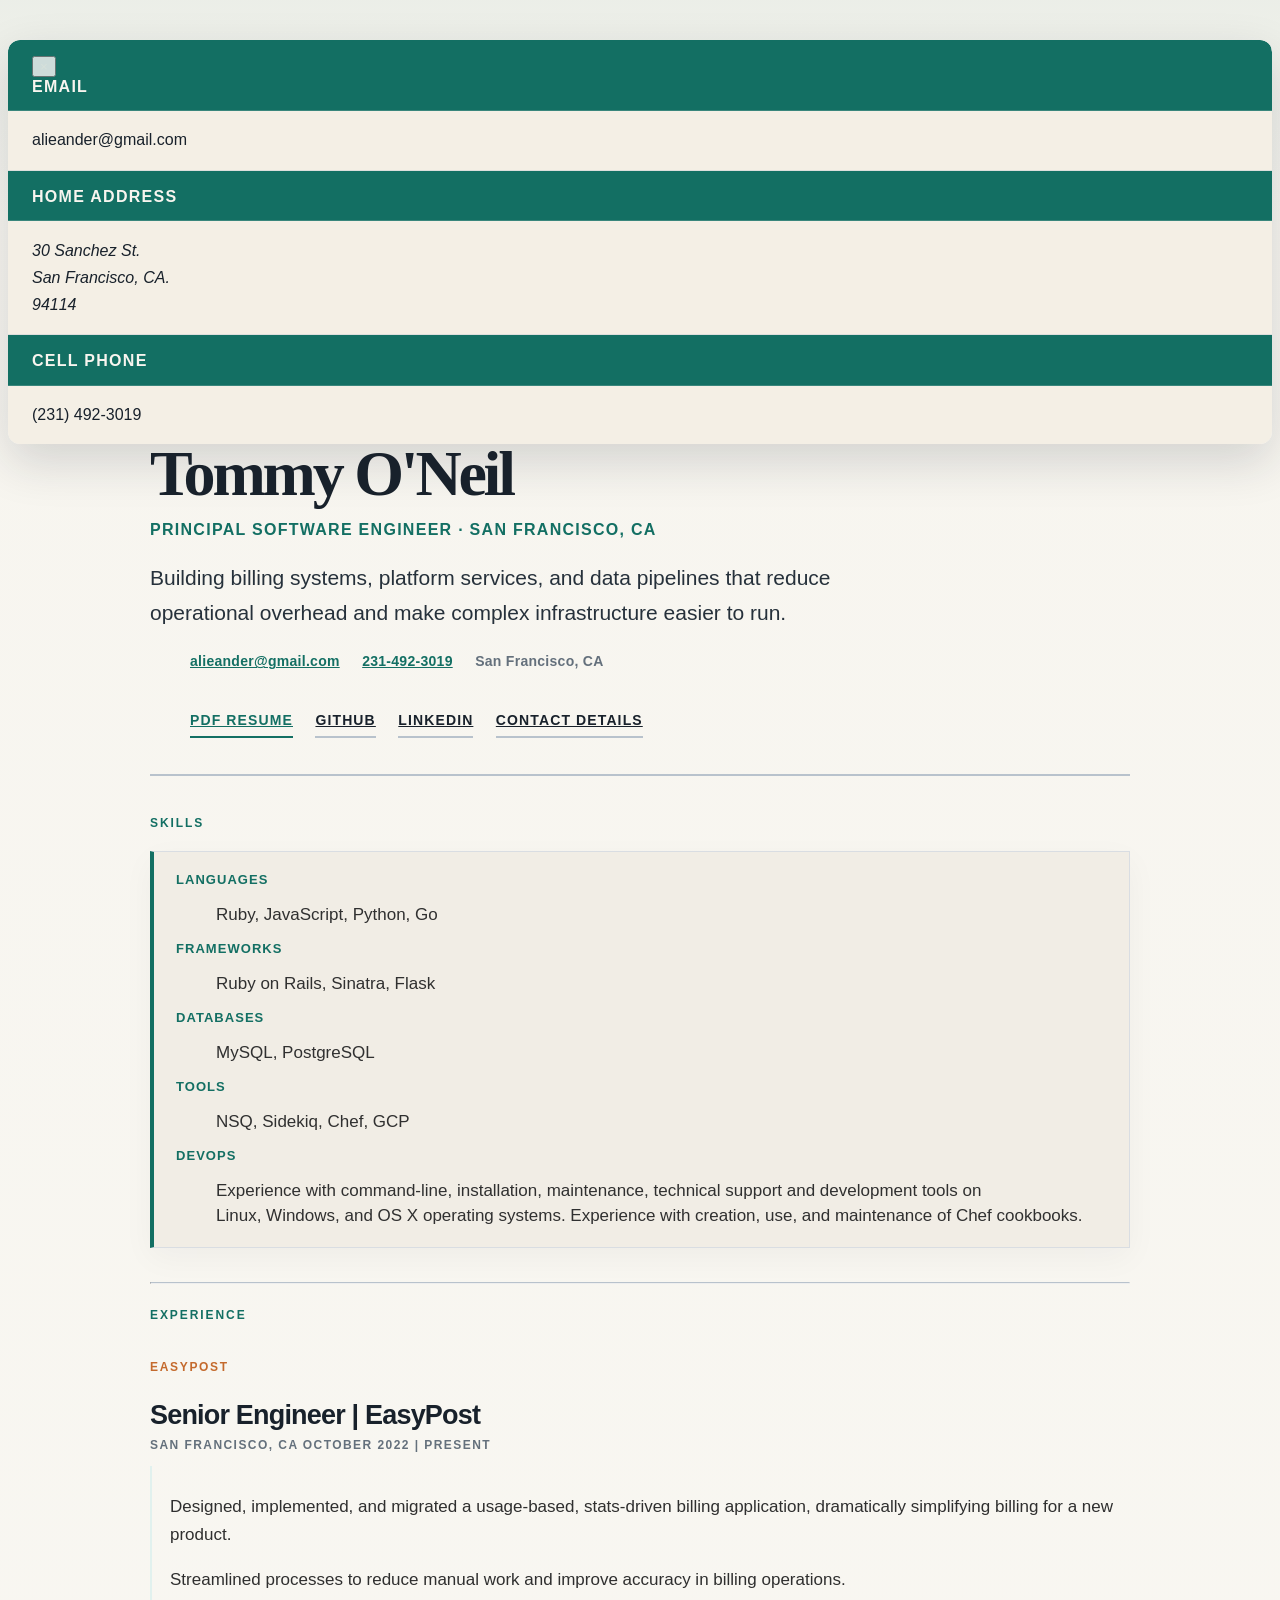
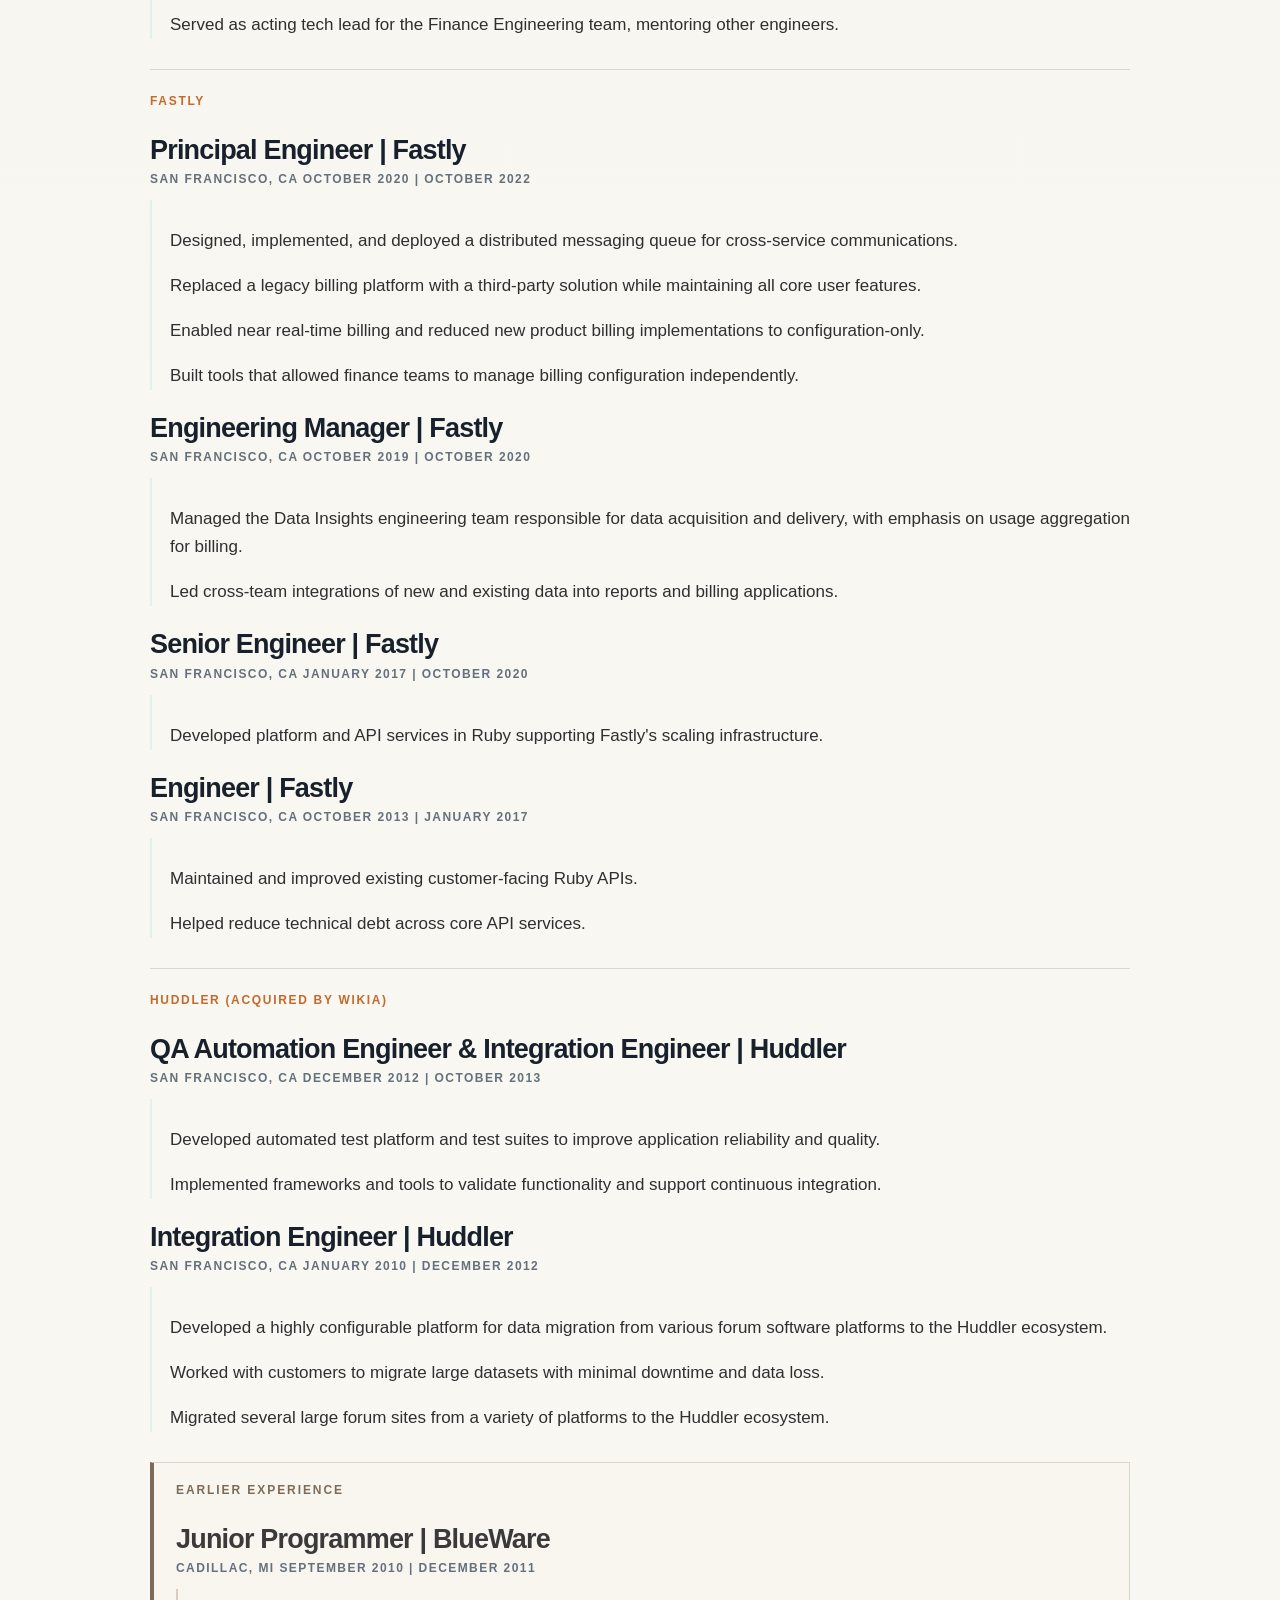
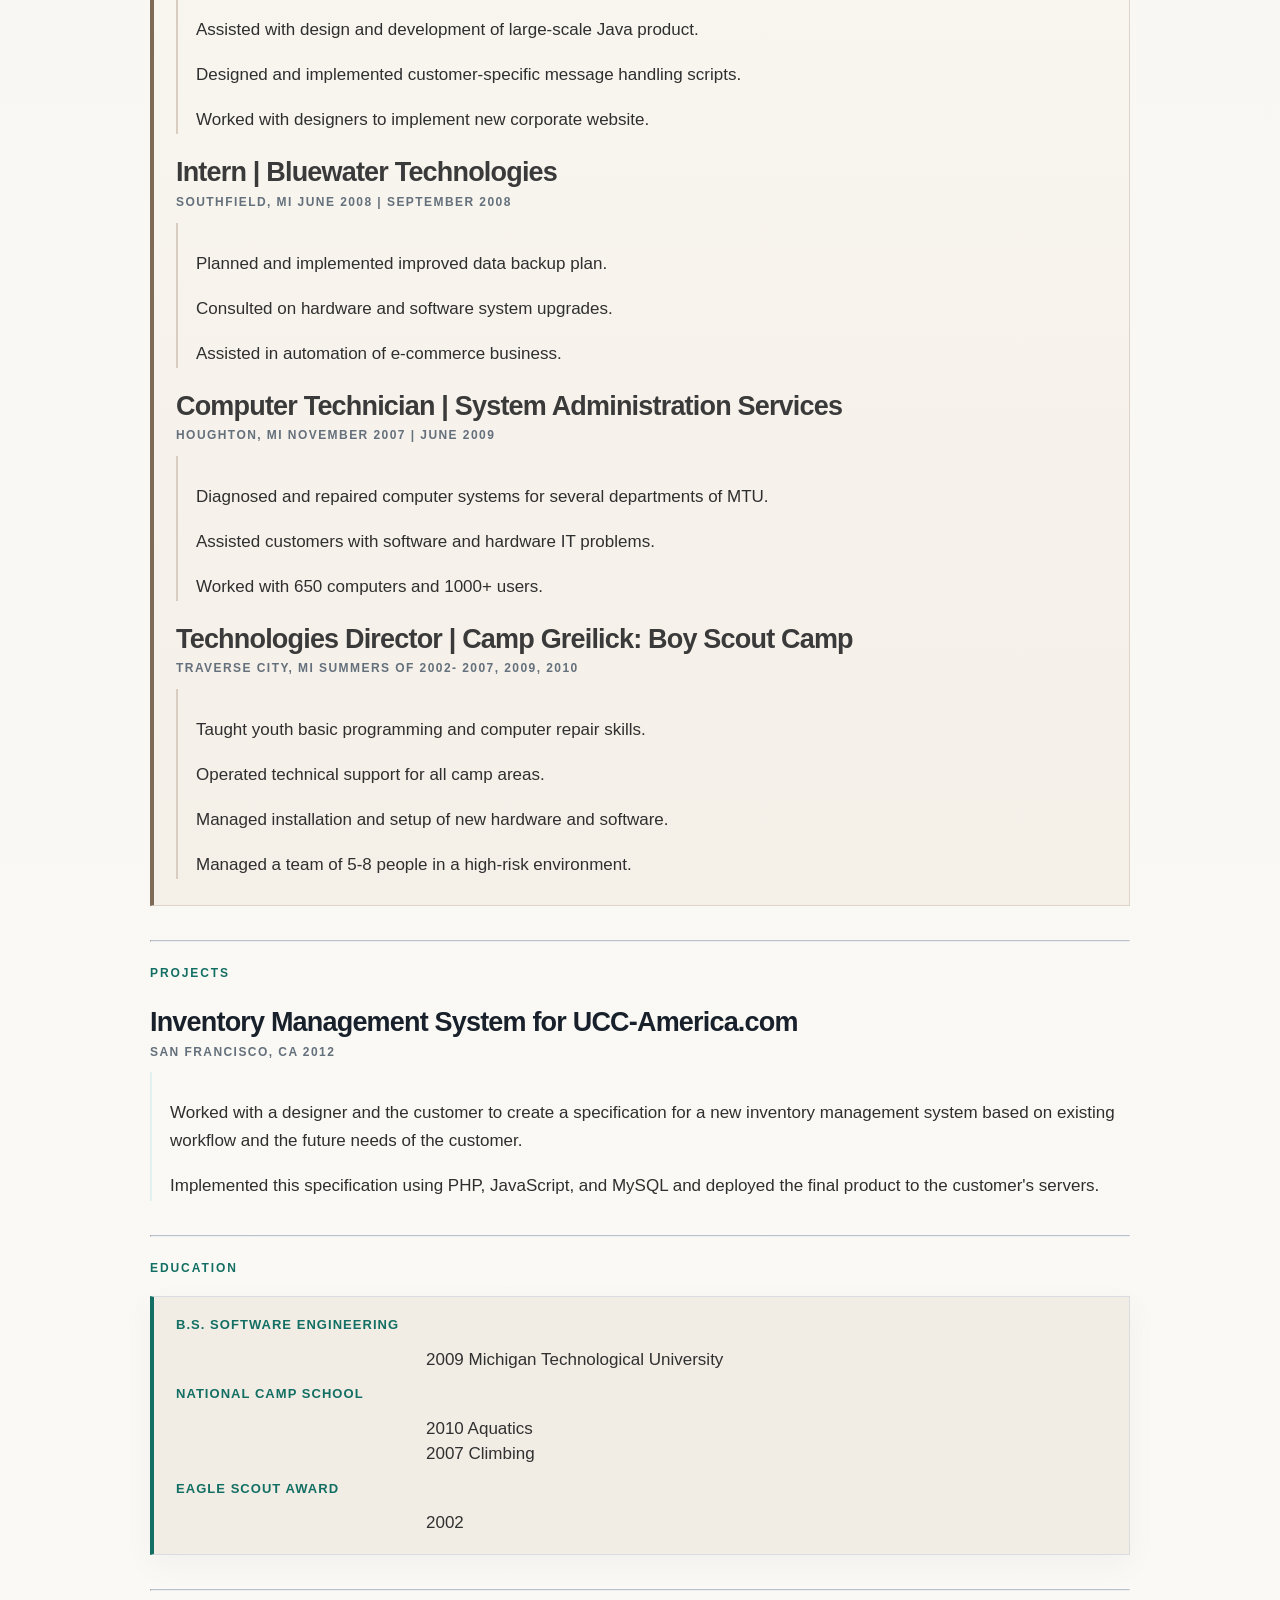
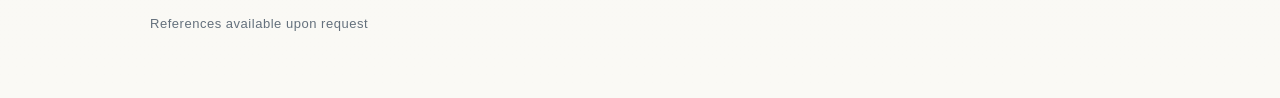
==== commit 91ecc5e3: "pass 2" ====
--- a/index.html
+++ b/index.html
@@ -46,7 +46,7 @@
             <li>San Francisco, CA</li>
           </ul>
           <ul class="intro-links unstyled">
-            <li><a class="primary-link" href="tommy-resume.pdf" download>Download Resume PDF</a></li>
+            <li><a class="primary-link" href="tommy-resume.pdf" download>PDF Resume</a></li>
             <li><a href="https://github.com/alieander">GitHub</a></li>
             <li><a href="http://www.linkedin.com/in/thomasaoneil">LinkedIn</a></li>
             <li><a href="#address" data-toggle="modal">Contact Details</a></li>
@@ -67,59 +67,69 @@
 
             <hr class="section-divider" />
             <h2 class="section-title">Experience</h2>
-            <h3>Senior Engineer | EasyPost</h3>
-            <h5 class="muted">San Francisco, CA   October 2022 | Present</h5>
-            <blockquote>
-              <p>Designed, implemented, and migrated a usage-based, stats-driven billing application, dramatically simplifying billing for a new product.</p>
-              <p>Streamlined processes to reduce manual work and improve accuracy in billing operations.</p>
-              <p>Served as acting tech lead for the Finance Engineering team, mentoring other engineers.</p>
-            </blockquote>
-
-            <h3>Principal Engineer | Fastly</h3>
-            <h5 class="muted">San Francisco, CA   October 2020 | October 2022</h5>
-            <blockquote>
-              <p>Designed, implemented, and deployed a distributed messaging queue for cross-service communications.</p>
-              <p>Replaced a legacy billing platform with a third-party solution while maintaining all core user features.</p>
-              <p>Enabled near real-time billing and reduced new product billing implementations to configuration-only.</p>
-              <p>Built tools that allowed finance teams to manage billing configuration independently.</p>
-            </blockquote>
-
-            <h3>Engineering Manager | Fastly</h3>
-            <h5 class="muted">San Francisco, CA   October 2019 | October 2020</h5>
-            <blockquote>
-              <p>Managed the Data Insights engineering team responsible for data acquisition and delivery, with emphasis on usage aggregation for billing.</p>
-              <p>Led cross-team integrations of new and existing data into reports and billing applications.</p>
-            </blockquote>
-
-            <h3>Senior Engineer | Fastly</h3>
-            <h5 class="muted">San Francisco, CA   January 2017 | October 2020</h5>
-            <blockquote>
-              <p>Developed platform and API services in Ruby supporting Fastly's scaling infrastructure.</p>
-            </blockquote>
-
-            <h3>Engineer | Fastly</h3>
-            <h5 class="muted">San Francisco, CA   October 2013 | January 2017</h5>
-            <blockquote>
-              <p>Maintained and improved existing customer-facing Ruby APIs.</p>
-              <p>Helped reduce technical debt across core API services.</p>
-            </blockquote>
-
-            <h3>QA Automation Engineer &amp; Integration Engineer | Huddler (Acquired by Wikia)</h3>
-            <h5 class="muted">San Francisco, CA   December 2012 | October 2013</h5>
-            <blockquote>
-              <p>Developed automated test platform and test suites to improve application reliability and quality.</p>
-              <p>Implemented frameworks and tools to validate functionality and support continuous integration.</p>
-            </blockquote>
-
-            <h3>Integration Engineer | Huddler (Acquired by Wikia)</h3>
-            <h5 class="muted">San Francisco, CA   January 2010 | December 2012</h5>
-            <blockquote>
-              <p>Developed a highly configurable platform for data migration from various forum software platforms to the Huddler ecosystem.</p>
-              <p>Worked with customers to migrate large datasets with minimal downtime and data loss.</p>
-              <p>Migrated several large forum sites from a variety of platforms to the Huddler ecosystem.</p>
-            </blockquote>
+            <div class="company-group">
+              <p class="company-label">EasyPost</p>
+              <h3>Senior Engineer | EasyPost</h3>
+              <h5 class="muted">San Francisco, CA   October 2022 | Present</h5>
+              <blockquote>
+                <p>Designed, implemented, and migrated a usage-based, stats-driven billing application, dramatically simplifying billing for a new product.</p>
+                <p>Streamlined processes to reduce manual work and improve accuracy in billing operations.</p>
+                <p>Served as acting tech lead for the Finance Engineering team, mentoring other engineers.</p>
+              </blockquote>
+            </div>
+
+            <div class="company-group">
+              <p class="company-label">Fastly</p>
+              <h3>Principal Engineer | Fastly</h3>
+              <h5 class="muted">San Francisco, CA   October 2020 | October 2022</h5>
+              <blockquote>
+                <p>Designed, implemented, and deployed a distributed messaging queue for cross-service communications.</p>
+                <p>Replaced a legacy billing platform with a third-party solution while maintaining all core user features.</p>
+                <p>Enabled near real-time billing and reduced new product billing implementations to configuration-only.</p>
+                <p>Built tools that allowed finance teams to manage billing configuration independently.</p>
+              </blockquote>
+
+              <h3>Engineering Manager | Fastly</h3>
+              <h5 class="muted">San Francisco, CA   October 2019 | October 2020</h5>
+              <blockquote>
+                <p>Managed the Data Insights engineering team responsible for data acquisition and delivery, with emphasis on usage aggregation for billing.</p>
+                <p>Led cross-team integrations of new and existing data into reports and billing applications.</p>
+              </blockquote>
+
+              <h3>Senior Engineer | Fastly</h3>
+              <h5 class="muted">San Francisco, CA   January 2017 | October 2020</h5>
+              <blockquote>
+                <p>Developed platform and API services in Ruby supporting Fastly's scaling infrastructure.</p>
+              </blockquote>
+
+              <h3>Engineer | Fastly</h3>
+              <h5 class="muted">San Francisco, CA   October 2013 | January 2017</h5>
+              <blockquote>
+                <p>Maintained and improved existing customer-facing Ruby APIs.</p>
+                <p>Helped reduce technical debt across core API services.</p>
+              </blockquote>
+            </div>
+
+            <div class="company-group">
+              <p class="company-label">Huddler (Acquired by Wikia)</p>
+              <h3>QA Automation Engineer &amp; Integration Engineer | Huddler</h3>
+              <h5 class="muted">San Francisco, CA   December 2012 | October 2013</h5>
+              <blockquote>
+                <p>Developed automated test platform and test suites to improve application reliability and quality.</p>
+                <p>Implemented frameworks and tools to validate functionality and support continuous integration.</p>
+              </blockquote>
+
+              <h3>Integration Engineer | Huddler</h3>
+              <h5 class="muted">San Francisco, CA   January 2010 | December 2012</h5>
+              <blockquote>
+                <p>Developed a highly configurable platform for data migration from various forum software platforms to the Huddler ecosystem.</p>
+                <p>Worked with customers to migrate large datasets with minimal downtime and data loss.</p>
+                <p>Migrated several large forum sites from a variety of platforms to the Huddler ecosystem.</p>
+              </blockquote>
+            </div>
 
             <div class="oldnews">
+              <h2 class="section-title oldnews-title">Earlier Experience</h2>
               <h3>Junior Programmer | BlueWare</h3>
               <h5 class="muted">Cadillac, MI   September 2010 | December 2011</h5>
               <blockquote>
--- a/css/main.css
+++ b/css/main.css
@@ -1,330 +1,383 @@
 :root {
-  --bg: #f5efe4;
-  --bg-accent: #efe3cf;
-  --surface: rgba(255, 251, 245, 0.92);
-  --surface-strong: #fffdf8;
-  --ink: #132238;
-  --muted: #5e6a78;
-  --line: rgba(19, 34, 56, 0.14);
-  --accent: #b85c38;
-  --accent-deep: #8e3e20;
-  --shadow: 0 24px 60px rgba(40, 32, 20, 0.14);
-  --shadow-soft: 0 14px 32px rgba(40, 32, 20, 0.08);
+  --bg: #f7f5ef;
+  --bg-accent: #eef2f4;
+  --surface: #ffffff;
+  --surface-alt: #f3efe6;
+  --ink: #18212b;
+  --muted: #64707c;
+  --line: #d9dde2;
+  --line-strong: #b8c2cc;
+  --accent: #136f63;
+  --accent-soft: #e1f1ee;
+  --accent-warm: #c46a2d;
+  --older-accent: #7d6b58;
 }
 
 @media screen {
   body {
-    padding: 34px 0 56px;
-    line-height: 1.6;
+    padding: 32px 0 56px;
     color: var(--ink);
     background:
-      radial-gradient(circle at top left, rgba(184, 92, 56, 0.18), transparent 32%),
-      radial-gradient(circle at top right, rgba(19, 34, 56, 0.12), transparent 30%),
-      linear-gradient(180deg, #faf5ec 0%, var(--bg) 100%);
-    font-family: "Avenir Next", "Segoe UI", Helvetica, Arial, sans-serif;
+      linear-gradient(180deg, rgba(19, 111, 99, 0.05), transparent 220px),
+      linear-gradient(180deg, var(--bg) 0%, #faf9f5 100%);
+    font-family: "Avenir Next", "Helvetica Neue", Helvetica, sans-serif;
+    line-height: 1.65;
   }
 
   a {
-    color: var(--accent-deep);
-    transition: color 180ms ease, opacity 180ms ease;
+    color: var(--accent);
+    transition: opacity 160ms ease, color 160ms ease;
   }
 
   a:hover {
     color: var(--accent);
+    opacity: 0.72;
     text-decoration: none;
   }
 
   .resume-shell {
-    max-width: 1100px;
+    max-width: 980px;
     margin: 0 auto;
-    padding: 0 18px;
+    padding: 0 24px;
+  }
+
+  .resume-shell > .row-fluid {
+    margin: 0;
+  }
+
+  .resume-shell .span1 {
+    display: none;
+  }
+
+  .resume-shell .span10 {
+    float: none;
+    width: auto;
+    margin-left: 0;
   }
 
   .page-intro {
-    position: relative;
-    overflow: hidden;
-    margin-bottom: 28px;
-    padding: 42px 44px 34px;
-    border: 1px solid rgba(255, 255, 255, 0.6);
-    border-radius: 28px;
-    background:
-      linear-gradient(135deg, rgba(19, 34, 56, 0.96), rgba(32, 63, 93, 0.88)),
-      linear-gradient(180deg, rgba(255, 255, 255, 0.08), transparent);
-    box-shadow: var(--shadow);
+    margin: 0 0 38px;
+    padding: 0 0 26px;
+    border: 0;
+    border-bottom: 2px solid var(--line-strong);
+    border-radius: 0;
+    background: transparent;
+    box-shadow: none;
   }
 
   .page-intro:before,
   .page-intro:after {
-    content: "";
-    position: absolute;
-    border-radius: 999px;
-    pointer-events: none;
-  }
-
-  .page-intro:before {
-    top: -48px;
-    right: -28px;
-    width: 200px;
-    height: 200px;
-    background: radial-gradient(circle, rgba(255, 219, 171, 0.22), transparent 68%);
-  }
-
-  .page-intro:after {
-    bottom: -60px;
-    left: -32px;
-    width: 240px;
-    height: 240px;
-    background: radial-gradient(circle, rgba(184, 92, 56, 0.28), transparent 68%);
+    display: none;
   }
 
   .hero-unit h1 {
-    position: relative;
-    z-index: 1;
-    margin: 0 0 12px;
-    color: #fffaf3;
-    font-family: Georgia, "Iowan Old Style", "Palatino Linotype", serif;
-    font-size: 68px;
+    margin: 0;
+    color: var(--ink);
+    font-family: Georgia, "Iowan Old Style", "Times New Roman", serif;
+    font-size: 64px;
     line-height: 0.95;
-    letter-spacing: -0.04em;
+    letter-spacing: -0.05em;
     text-shadow: none;
   }
 
   .role-line {
-    position: relative;
-    z-index: 1;
-    margin: 0;
-    color: #ffd9be;
-    font-size: 20px;
-    font-weight: 700;
-    letter-spacing: 0.04em;
+    margin: 12px 0 0;
+    color: var(--accent);
+    font-size: 16px;
+    font-weight: 700;
+    letter-spacing: 0.08em;
     text-transform: uppercase;
   }
 
   .intro-summary {
-    position: relative;
-    z-index: 1;
-    max-width: 760px;
+    max-width: 720px;
     margin: 18px 0 0;
-    color: rgba(255, 250, 243, 0.88);
-    font-size: 19px;
-  }
-
-  .intro-meta {
-    position: relative;
-    z-index: 1;
+    color: #26313b;
+    font-size: 21px;
+    font-weight: 400;
+  }
+
+  .intro-meta,
+  .intro-links {
     margin: 18px 0 0;
   }
 
-  .intro-meta li {
-    display: inline-block;
-    margin: 0 18px 8px 0;
-    color: rgba(255, 247, 237, 0.82);
-    font-size: 15px;
-    font-weight: 600;
-    letter-spacing: 0.04em;
-  }
-
-  .intro-meta a {
-    color: rgba(255, 247, 237, 0.92);
-  }
-
-  .intro-links {
-    position: relative;
-    z-index: 1;
-    margin: 24px 0 0;
-  }
-
+  .intro-meta li,
   .intro-links li {
     display: inline-block;
-    margin: 0 10px 10px 0;
+    margin: 0 18px 10px 0;
+  }
+
+  .intro-meta li {
+    color: var(--muted);
+    font-size: 14px;
+    font-weight: 600;
+    letter-spacing: 0.02em;
   }
 
   .intro-links a {
     display: inline-block;
-    padding: 10px 16px;
-    color: #fff7ed;
-    font-weight: 700;
-    border: 1px solid rgba(255, 255, 255, 0.2);
-    border-radius: 999px;
-    background: rgba(255, 255, 255, 0.08);
+    padding: 8px 0 3px;
+    color: var(--ink);
+    font-size: 14px;
+    font-weight: 700;
+    letter-spacing: 0.08em;
+    text-transform: uppercase;
+    border-bottom: 2px solid var(--line-strong);
+    background: transparent;
+    border-radius: 0;
   }
 
   .intro-links .primary-link {
-    color: #132238;
-    border-color: rgba(255, 231, 205, 0.8);
-    background: linear-gradient(135deg, #ffe7cd, #f6c899);
-  }
-
-  .intro-links .primary-link:hover {
-    color: #132238;
-    background: linear-gradient(135deg, #ffeede, #f4d2aa);
-  }
-
-  .intro-links a:hover {
-    color: #fff7ed;
-    background: rgba(255, 255, 255, 0.16);
+    color: var(--accent);
+    border-color: var(--accent);
+    background: transparent;
+  }
+
+  .intro-links a:not(.primary-link):hover {
+    border-color: var(--accent-warm);
   }
 
   .resume-content {
-    padding: 6px 0 0;
+    padding: 0;
   }
 
   .section-title {
     margin: 0 0 18px;
-    color: var(--ink);
-    font-size: 14px;
-    font-weight: 800;
-    letter-spacing: 0.18em;
+    color: var(--accent);
+    font-size: 12px;
+    font-weight: 700;
+    letter-spacing: 0.16em;
     text-transform: uppercase;
   }
 
   .section-divider {
-    margin: 34px 0 26px;
-    border-top: 1px solid rgba(19, 34, 56, 0.1);
+    margin: 34px 0 22px;
+    border-top: 1px solid var(--line-strong);
+  }
+
+  .company-group {
+    position: relative;
+    margin: 0 0 30px;
+    padding-top: 14px;
+  }
+
+  .company-group + .company-group {
+    border-top: 1px solid rgba(184, 194, 204, 0.55);
+    padding-top: 22px;
+  }
+
+  .company-label {
+    margin: 0 0 8px;
+    color: var(--accent-warm);
+    font-size: 12px;
+    font-weight: 700;
+    letter-spacing: 0.14em;
+    text-transform: uppercase;
   }
 
   .skill-list {
     margin: 0;
-    padding: 26px 28px 18px;
-    border: 1px solid rgba(255, 255, 255, 0.65);
-    border-radius: 24px;
-    background: var(--surface);
-    box-shadow: var(--shadow-soft);
-    backdrop-filter: blur(14px);
+    padding: 18px 22px 6px;
+    border: 1px solid var(--line);
+    border-left: 4px solid var(--accent);
+    background: #f1ede5;
+    box-shadow: 0 10px 30px rgba(24, 33, 43, 0.04);
   }
 
   .skill-list dt,
   .skill-list dd {
-    margin-bottom: 14px;
-    line-height: 1.45;
+    margin-bottom: 12px;
+    line-height: 1.5;
   }
 
   .skill-list dt {
-    color: var(--accent-deep);
-    font-size: 12px;
-    font-weight: 800;
-    letter-spacing: 0.14em;
+    color: var(--accent);
+    font-size: 13px;
+    font-weight: 700;
+    letter-spacing: 0.08em;
     text-transform: uppercase;
   }
 
   .skill-list dd {
-    color: var(--ink);
+    color: #303030;
     font-size: 17px;
+    font-weight: 400;
+  }
+
+  .education-list dd {
     font-weight: 500;
   }
 
+  .education-list dt {
+    width: 230px;
+  }
+
   .education-list dd {
-    font-weight: 600;
+    margin-left: 250px;
   }
 
   h3,
-  h5 {
-    margin: 0;
+  h5,
+  blockquote {
+    margin: 0;
+    padding: 0;
+    border: 0;
+    background: transparent;
+    box-shadow: none;
+    border-radius: 0;
   }
 
   h3 {
     margin-top: 22px;
-    padding: 22px 26px 6px;
-    border: 1px solid var(--line);
-    border-bottom: 0;
-    border-radius: 22px 22px 0 0;
-    background: var(--surface-strong);
-    font-size: 28px;
-    line-height: 1.15;
-    font-weight: 700;
-    letter-spacing: -0.02em;
-    box-shadow: var(--shadow-soft);
+    color: var(--ink);
+    font-size: 27px;
+    line-height: 1.2;
+    font-weight: 600;
+    letter-spacing: -0.03em;
   }
 
   h5.muted {
-    margin: 0;
-    padding: 0 26px 16px;
-    border-left: 1px solid var(--line);
-    border-right: 1px solid var(--line);
-    background: var(--surface-strong);
+    margin-top: 4px;
     color: var(--muted);
-    font-size: 13px;
+    font-size: 12px;
     font-weight: 700;
     letter-spacing: 0.12em;
     text-transform: uppercase;
   }
 
   blockquote {
-    margin: 0 0 18px;
-    padding: 6px 26px 18px;
-    border: 1px solid var(--line);
-    border-top: 0;
-    border-radius: 0 0 22px 22px;
-    background: var(--surface-strong);
-    box-shadow: var(--shadow-soft);
+    margin: 10px 0 18px;
+    padding: 10px 0 0 18px;
+    border-left: 2px solid var(--accent-soft);
+  }
+
+  blockquote p {
+    margin-bottom: 8px;
+    color: #2f2f2f;
+    font-size: 17px;
   }
 
   blockquote p:last-child {
     margin-bottom: 0;
   }
 
-  blockquote p {
+  .oldnews {
+    margin-top: 22px;
+    padding: 18px 22px 8px;
+    border: 1px solid #ddd5ca;
+    border-left: 4px solid var(--older-accent);
+    background: linear-gradient(180deg, rgba(249, 246, 240, 0.95), rgba(244, 239, 231, 0.95));
+  }
+
+  .oldnews-title {
     margin-bottom: 10px;
-    color: #203142;
-    font-size: 17px;
-  }
-
-  .oldnews h3,
-  .oldnews h5.muted,
+    color: var(--older-accent);
+  }
+
+  .oldnews h3 {
+    color: #3a3a3a;
+  }
+
   .oldnews blockquote {
-    background: rgba(255, 249, 241, 0.72);
-  }
-
-  .oldnews h3 {
-    color: #31485f;
+    border-left-color: #d8cdc0;
   }
 
   .closing-note {
     display: block;
     margin-top: 8px;
     color: var(--muted);
-    font-size: 14px;
-    letter-spacing: 0.08em;
-    text-transform: uppercase;
+    font-size: 13px;
+    letter-spacing: 0.04em;
   }
 
   .modal {
     border: 0;
-    border-radius: 24px;
-    box-shadow: 0 30px 80px rgba(10, 19, 32, 0.28);
+    border-radius: 12px;
+    background: transparent;
+    overflow: hidden;
+    box-shadow: 0 18px 48px rgba(24, 33, 43, 0.16);
   }
 
   .modal-header,
   .modal-body {
-    padding-left: 26px;
-    padding-right: 26px;
+    padding-left: 24px;
+    padding-right: 24px;
   }
 
   .modal-header {
-    border-bottom-color: rgba(19, 34, 56, 0.08);
+    padding-top: 16px;
+    padding-bottom: 14px;
+    border-bottom: 1px solid rgba(255, 255, 255, 0.16);
+    background: var(--accent);
+    color: #f8f5ef;
+  }
+
+  .modal-header:first-child {
+    border-top-left-radius: 12px;
+    border-top-right-radius: 12px;
+  }
+
+  .modal-header + .modal-body {
+    border-top: 0;
+  }
+
+  .modal-header h3 {
+    margin: 0;
+    color: inherit;
+    font-size: 16px;
+    font-weight: 700;
+    letter-spacing: 0.08em;
+    text-transform: uppercase;
+  }
+
+  .modal-header .close {
+    margin-top: 0;
+    color: #f8f5ef;
+    opacity: 0.85;
+    text-shadow: none;
   }
 
   .modal-body {
+    padding-top: 16px;
+    padding-bottom: 16px;
     color: var(--ink);
-    font-size: 17px;
+    font-size: 16px;
+    background: #f4efe5;
+    border-bottom: 1px solid rgba(184, 194, 204, 0.4);
+  }
+
+  .modal-body:last-child {
+    border-bottom: 0;
+    border-bottom-left-radius: 12px;
+    border-bottom-right-radius: 12px;
+  }
+
+  .modal-body address {
+    margin: 0;
+    line-height: 1.7;
   }
 }
 
 @media screen and (max-width: 979px) {
   body {
-    padding-top: 20px;
+    padding-top: 22px;
   }
 
   .resume-shell {
-    padding: 0 14px;
-  }
-
-  .page-intro {
-    padding: 28px 24px 24px;
+    padding: 0 18px;
   }
 
   .hero-unit h1 {
-    font-size: 50px;
+    font-size: 52px;
+  }
+
+  .intro-summary {
+    font-size: 19px;
+  }
+
+  .company-group + .company-group {
+    padding-top: 18px;
   }
 }
 
@@ -333,22 +386,26 @@
     padding: 12px 0 32px;
   }
 
-  .page-intro {
-    margin-bottom: 20px;
-    border-radius: 22px;
+  .resume-shell {
+    padding: 0 14px;
   }
 
   .hero-unit h1 {
-    font-size: 42px;
+    font-size: 40px;
   }
 
   .role-line {
-    font-size: 15px;
+    font-size: 13px;
     line-height: 1.5;
   }
 
   .intro-summary {
     font-size: 17px;
+  }
+
+  .company-label {
+    margin-bottom: 6px;
+    font-size: 11px;
   }
 
   .intro-meta li,
@@ -357,23 +414,6 @@
     margin-right: 0;
   }
 
-  .intro-links a {
-    display: block;
-    text-align: center;
-  }
-
-  .skill-list,
-  h3,
-  h5.muted,
-  blockquote {
-    padding-left: 18px;
-    padding-right: 18px;
-  }
-
-  h3 {
-    font-size: 24px;
-  }
-
   .skill-list dt {
     float: none;
     width: auto;
@@ -382,6 +422,16 @@
 
   .skill-list dd {
     margin-left: 0;
+  }
+
+  h3 {
+    font-size: 23px;
+  }
+
+  .skill-list,
+  .oldnews {
+    padding-left: 16px;
+    padding-right: 16px;
   }
 }
 
@@ -395,6 +445,7 @@
     color: #000;
     background: #fff;
     font-family: Georgia, "Times New Roman", serif;
+    line-height: 1.35;
   }
 
   .modal,
@@ -403,9 +454,16 @@
     display: none;
   }
 
-  .resume-shell {
+  .resume-shell,
+  .resume-shell .span10 {
     max-width: none;
+    width: auto;
+    margin: 0;
     padding: 0;
+  }
+
+  .resume-shell .span1 {
+    display: none;
   }
 
   .page-intro,
@@ -413,18 +471,16 @@
   h3,
   h5.muted,
   blockquote {
-    padding-left: 0;
-    padding-right: 0;
+    padding: 0;
     border: 0;
-    border-radius: 0;
     background: transparent;
     box-shadow: none;
   }
 
   .page-intro {
-    margin-bottom: 6px;
-    padding-top: 0;
-    padding-bottom: 0;
+    margin: 0 0 8px;
+    border-bottom: 1px solid #aaa;
+    padding-bottom: 8px;
   }
 
   .hero-unit h1 {
@@ -439,7 +495,8 @@
   .intro-meta,
   .closing-note,
   h5.muted,
-  blockquote p {
+  blockquote p,
+  .skill-list dd {
     color: #000;
   }
 
@@ -454,6 +511,23 @@
     border-top: 1px solid #aaa;
   }
 
+  .company-group {
+    margin-bottom: 10px;
+    padding-top: 0;
+  }
+
+  .company-group + .company-group {
+    border-top: 1px solid #cfcfcf;
+    padding-top: 8px;
+  }
+
+  .company-label {
+    margin: 0 0 4px;
+    color: #000;
+    font-size: 8pt;
+    letter-spacing: 0.1em;
+  }
+
   h3 {
     margin-top: 10px;
     font-size: 13pt;
@@ -461,21 +535,27 @@
   }
 
   h5.muted {
+    margin-top: 2px;
     font-size: 8pt;
     letter-spacing: 0.08em;
   }
 
   blockquote {
-    margin-bottom: 6px;
-    padding-top: 2px;
+    margin: 6px 0 8px;
+    padding-left: 10px;
+    border-left: 1px solid #bdbdbd;
     page-break-inside: avoid;
   }
 
+  .oldnews {
+    padding: 0;
+    border: 0;
+    background: transparent;
+  }
+
   blockquote p,
-  .skill-list dd,
   .modal-body {
     font-size: 9pt;
-    line-height: 1.35;
   }
 
   .skill-list dt {
@@ -484,15 +564,16 @@
 
   .skill-list dd {
     margin-bottom: 6px;
+    font-size: 9pt;
   }
 
   .intro-summary {
-    margin-top: 8px;
+    margin-top: 6px;
     font-size: 10pt;
   }
 
   .intro-meta {
-    margin-top: 8px;
+    margin-top: 6px;
     font-size: 9pt;
   }
 
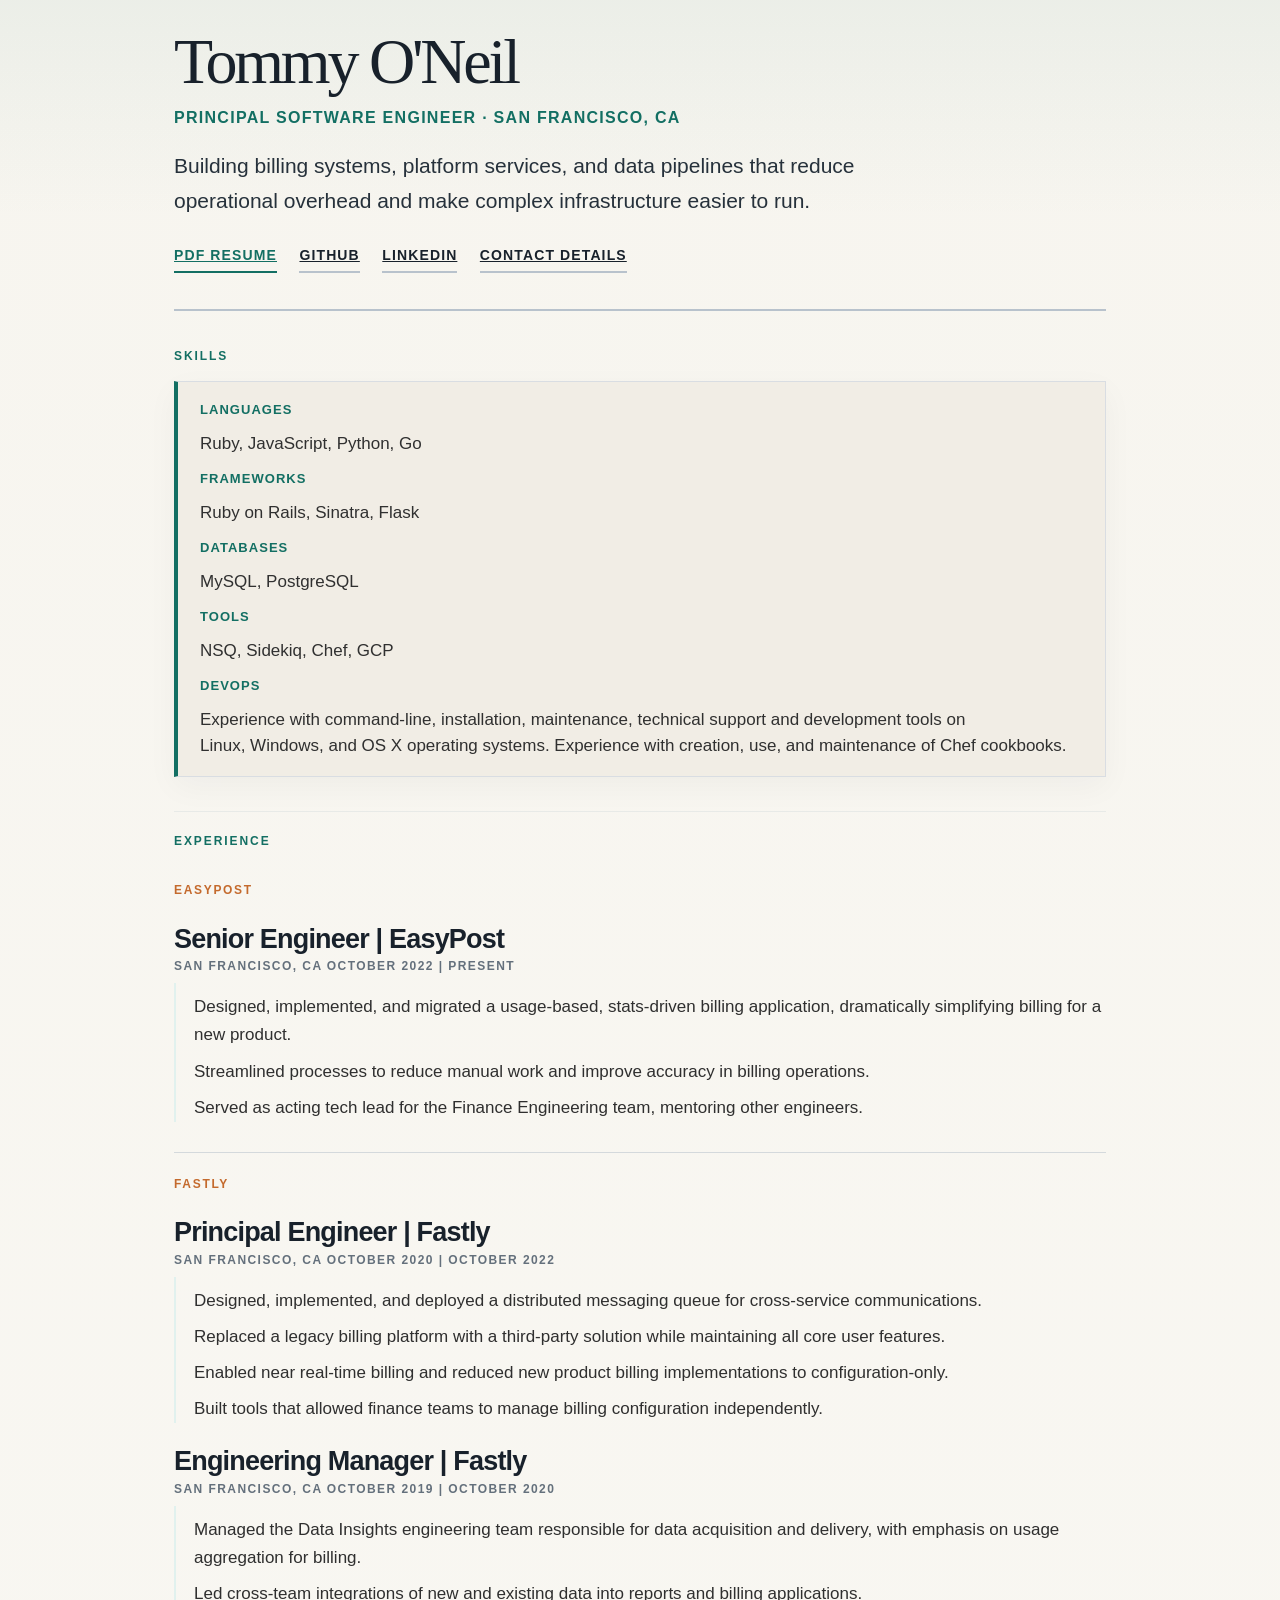
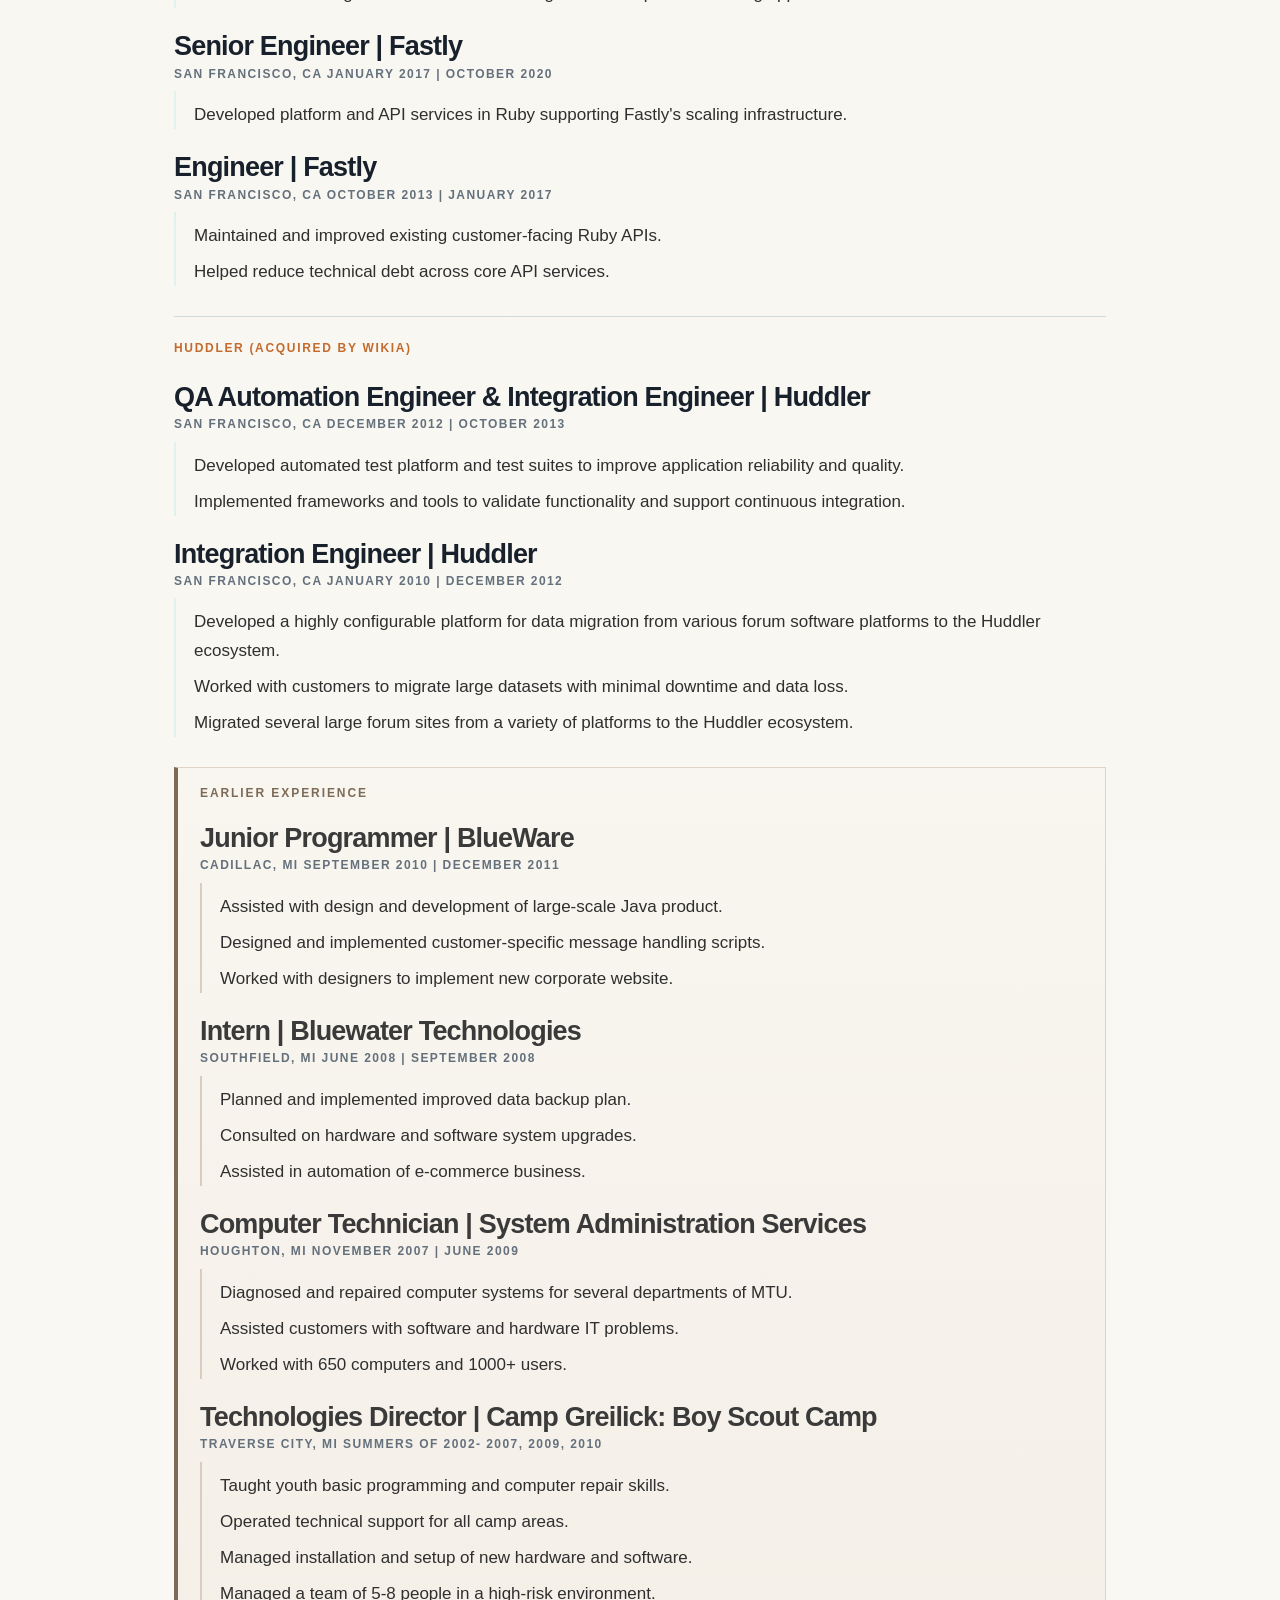
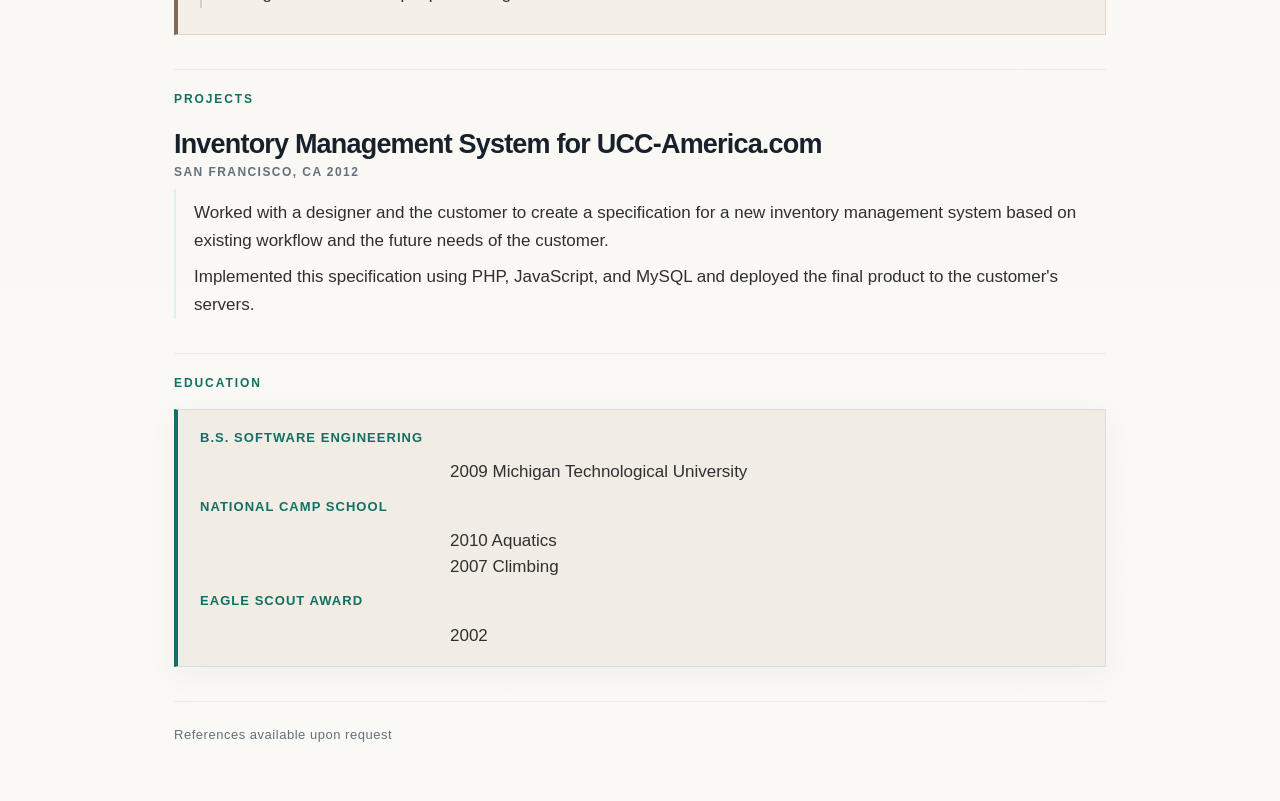
==== commit 2ec95042: "cleanup" ====
--- a/index.html
+++ b/index.html
@@ -3,34 +3,38 @@
     <meta charset="utf-8">
     <meta name="viewport" content="width=device-width, initial-scale=1.0">
     <meta name="theme-color" content="#132238">
-    <link rel="stylesheet" href="bootstrap/css/bootstrap.min.css">
+    <link rel="stylesheet" href="https://cdn.jsdelivr.net/npm/bootstrap@5.3.3/dist/css/bootstrap.min.css">
     <link rel="stylesheet" href="css/main.css">
     <title>Thomas O'Neil - Resume</title>
   </head>
   <body>
-    <div id="address" class="modal hide fade">
-      <div class="modal-header">
-        <button type="button" class="close" data-dismiss="modal" aria-hidden="true">&times;</button>
-        <h3>Email</h3>
-      </div>
-      <div class="modal-body">
-        alieander@gmail.com
-      </div>
-      <div class="modal-header">
-        <h3>Home Address</h3>
-      </div>
-      <div class="modal-body">
-        <address>
-          30 Sanchez St.<br />
-          San Francisco, CA.<br />
-          94114<br />
-        </address>
-      </div>
-      <div class="modal-header">
-        <h3>Cell Phone</h3>
-      </div>
-      <div class="modal-body">
-        (231) 492-3019
+    <div id="address" class="modal fade" tabindex="-1" aria-labelledby="addressLabel" aria-hidden="true">
+      <div class="modal-dialog modal-dialog-centered">
+        <div class="modal-content">
+          <div class="modal-header">
+            <h2 class="modal-title" id="addressLabel">Email</h2>
+            <button type="button" class="btn-close" data-bs-dismiss="modal" aria-label="Close"></button>
+          </div>
+          <div class="modal-body">
+            <a href="mailto:alieander@gmail.com">alieander@gmail.com</a>
+          </div>
+          <div class="modal-header">
+            <h2 class="modal-title">Home Address</h2>
+          </div>
+          <div class="modal-body">
+            <address>
+              30 Sanchez St.<br />
+              San Francisco, CA.<br />
+              94114<br />
+            </address>
+          </div>
+          <div class="modal-header">
+            <h2 class="modal-title">Cell Phone</h2>
+          </div>
+          <div class="modal-body">
+            <a href="tel:2314923019">231-492-3019</a>
+          </div>
+        </div>
       </div>
     </div>
 
@@ -38,18 +42,13 @@
       <div class="row-fluid">
         <div class="hero-unit page-intro">
           <h1>Tommy O'Neil</h1>
-          <p class="text-info role-line">Principal Software Engineer · San Francisco, CA</p>
+          <p class="role-line">Principal Software Engineer · San Francisco, CA</p>
           <p class="intro-summary">Building billing systems, platform services, and data pipelines that reduce operational overhead and make complex infrastructure easier to run.</p>
-          <ul class="intro-meta unstyled">
-            <li><a href="mailto:alieander@gmail.com">alieander@gmail.com</a></li>
-            <li><a href="tel:2314923019">231-492-3019</a></li>
-            <li>San Francisco, CA</li>
-          </ul>
           <ul class="intro-links unstyled">
             <li><a class="primary-link" href="tommy-resume.pdf" download>PDF Resume</a></li>
             <li><a href="https://github.com/alieander">GitHub</a></li>
             <li><a href="http://www.linkedin.com/in/thomasaoneil">LinkedIn</a></li>
-            <li><a href="#address" data-toggle="modal">Contact Details</a></li>
+            <li><a href="#address" data-bs-toggle="modal" data-bs-target="#address">Contact Details</a></li>
           </ul>
         </div>
         <div class="span1"></div>
@@ -189,8 +188,7 @@
     </div>
 
     <!--JS-->
-    <script type="text/javascript" src="jquery-1.9.1.js"></script>
-    <script type="text/javascript" src="bootstrap/js/bootstrap.js"></script>
+    <script type="text/javascript" src="https://cdn.jsdelivr.net/npm/bootstrap@5.3.3/dist/js/bootstrap.bundle.min.js"></script>
     <!--JS-->
     <!-- Google Analytics -->
     <script type="text/javascript">
--- a/css/main.css
+++ b/css/main.css
@@ -92,6 +92,7 @@
   .intro-summary {
     max-width: 720px;
     margin: 18px 0 0;
+    padding-left: 0;
     color: #26313b;
     font-size: 21px;
     font-weight: 400;
@@ -100,6 +101,8 @@
   .intro-meta,
   .intro-links {
     margin: 18px 0 0;
+    padding-left: 0;
+    list-style: none;
   }
 
   .intro-meta li,
@@ -291,7 +294,11 @@
     letter-spacing: 0.04em;
   }
 
-  .modal {
+  .modal-dialog {
+    max-width: 580px;
+  }
+
+  .modal-content {
     border: 0;
     border-radius: 12px;
     background: transparent;
@@ -322,7 +329,7 @@
     border-top: 0;
   }
 
-  .modal-header h3 {
+  .modal-title {
     margin: 0;
     color: inherit;
     font-size: 16px;
@@ -331,11 +338,13 @@
     text-transform: uppercase;
   }
 
-  .modal-header .close {
-    margin-top: 0;
-    color: #f8f5ef;
-    opacity: 0.85;
-    text-shadow: none;
+  .modal-header .btn-close {
+    margin: 0;
+    padding: 0;
+    font-size: 12px;
+    opacity: 0.9;
+    filter: invert(1) grayscale(1) brightness(200%);
+    box-shadow: none;
   }
 
   .modal-body {
@@ -356,6 +365,11 @@
   .modal-body address {
     margin: 0;
     line-height: 1.7;
+  }
+
+  .modal-body a {
+    color: var(--accent);
+    font-weight: 600;
   }
 }
 
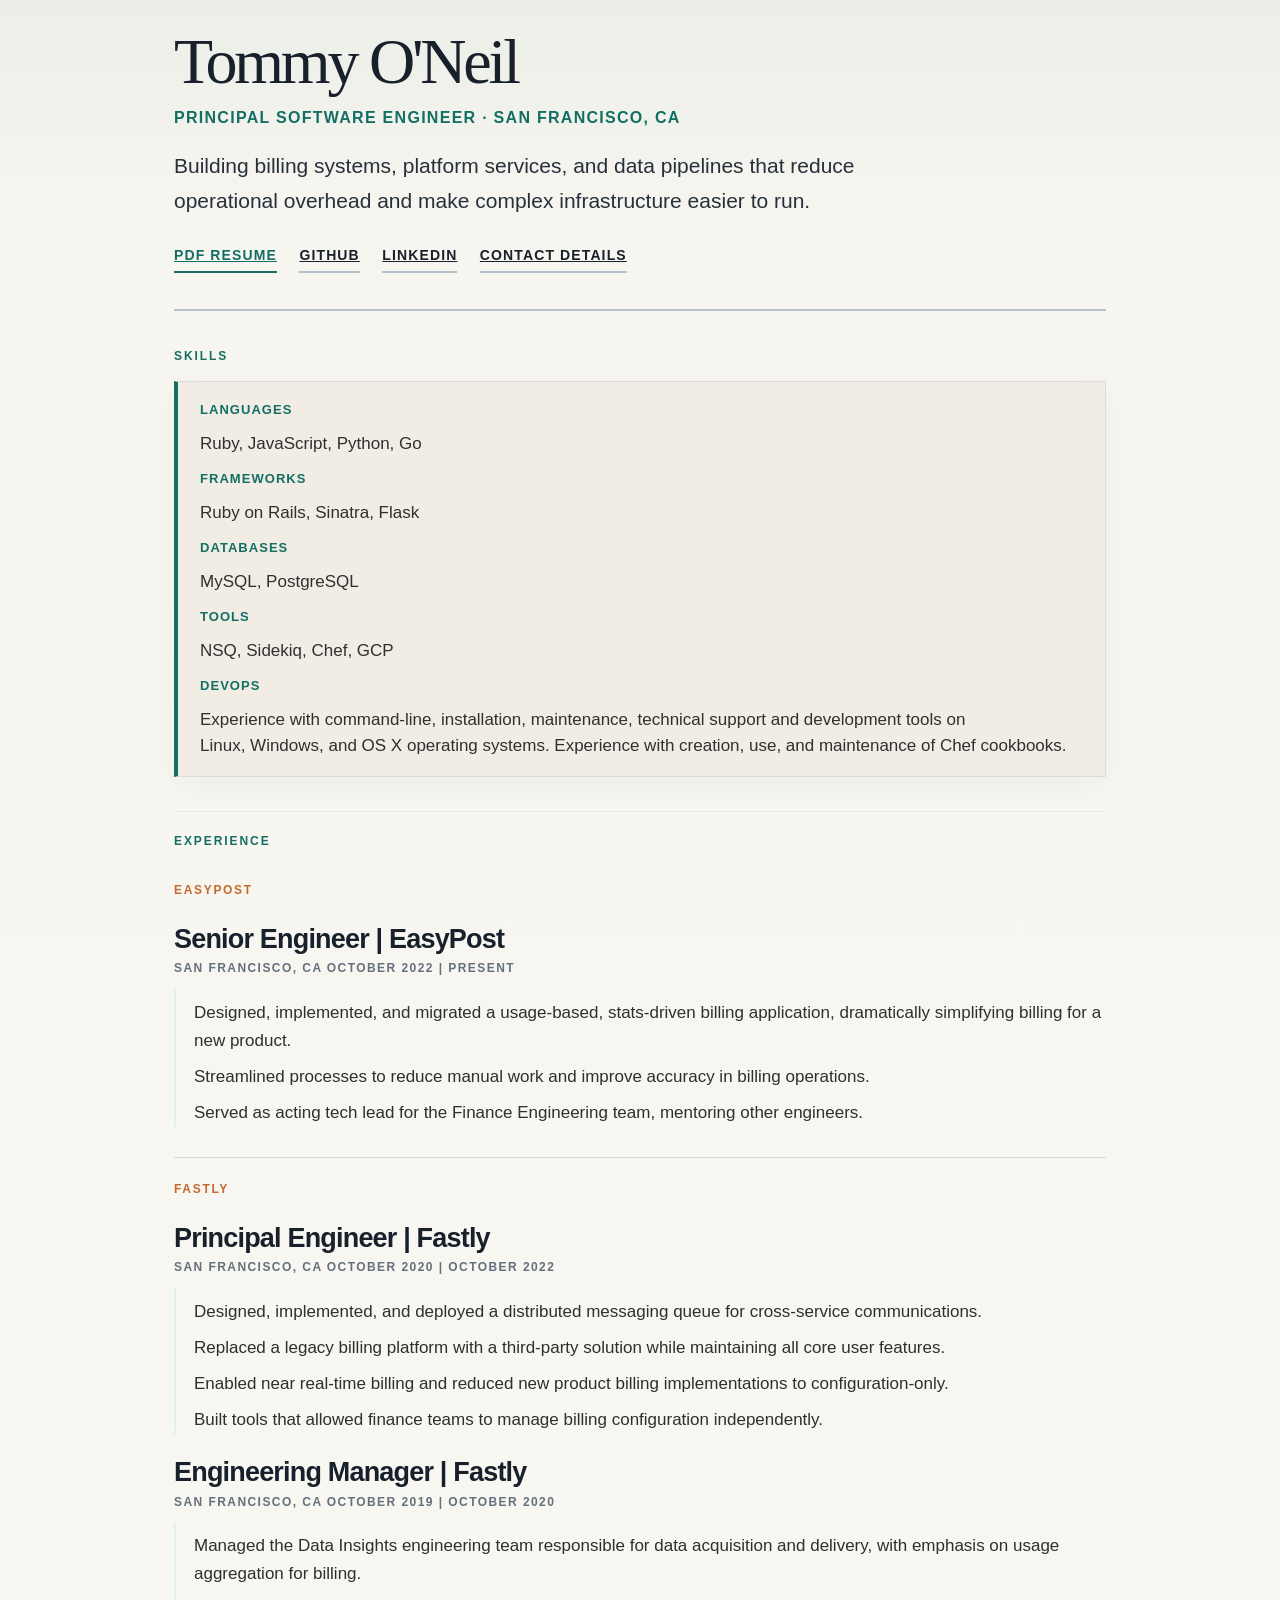
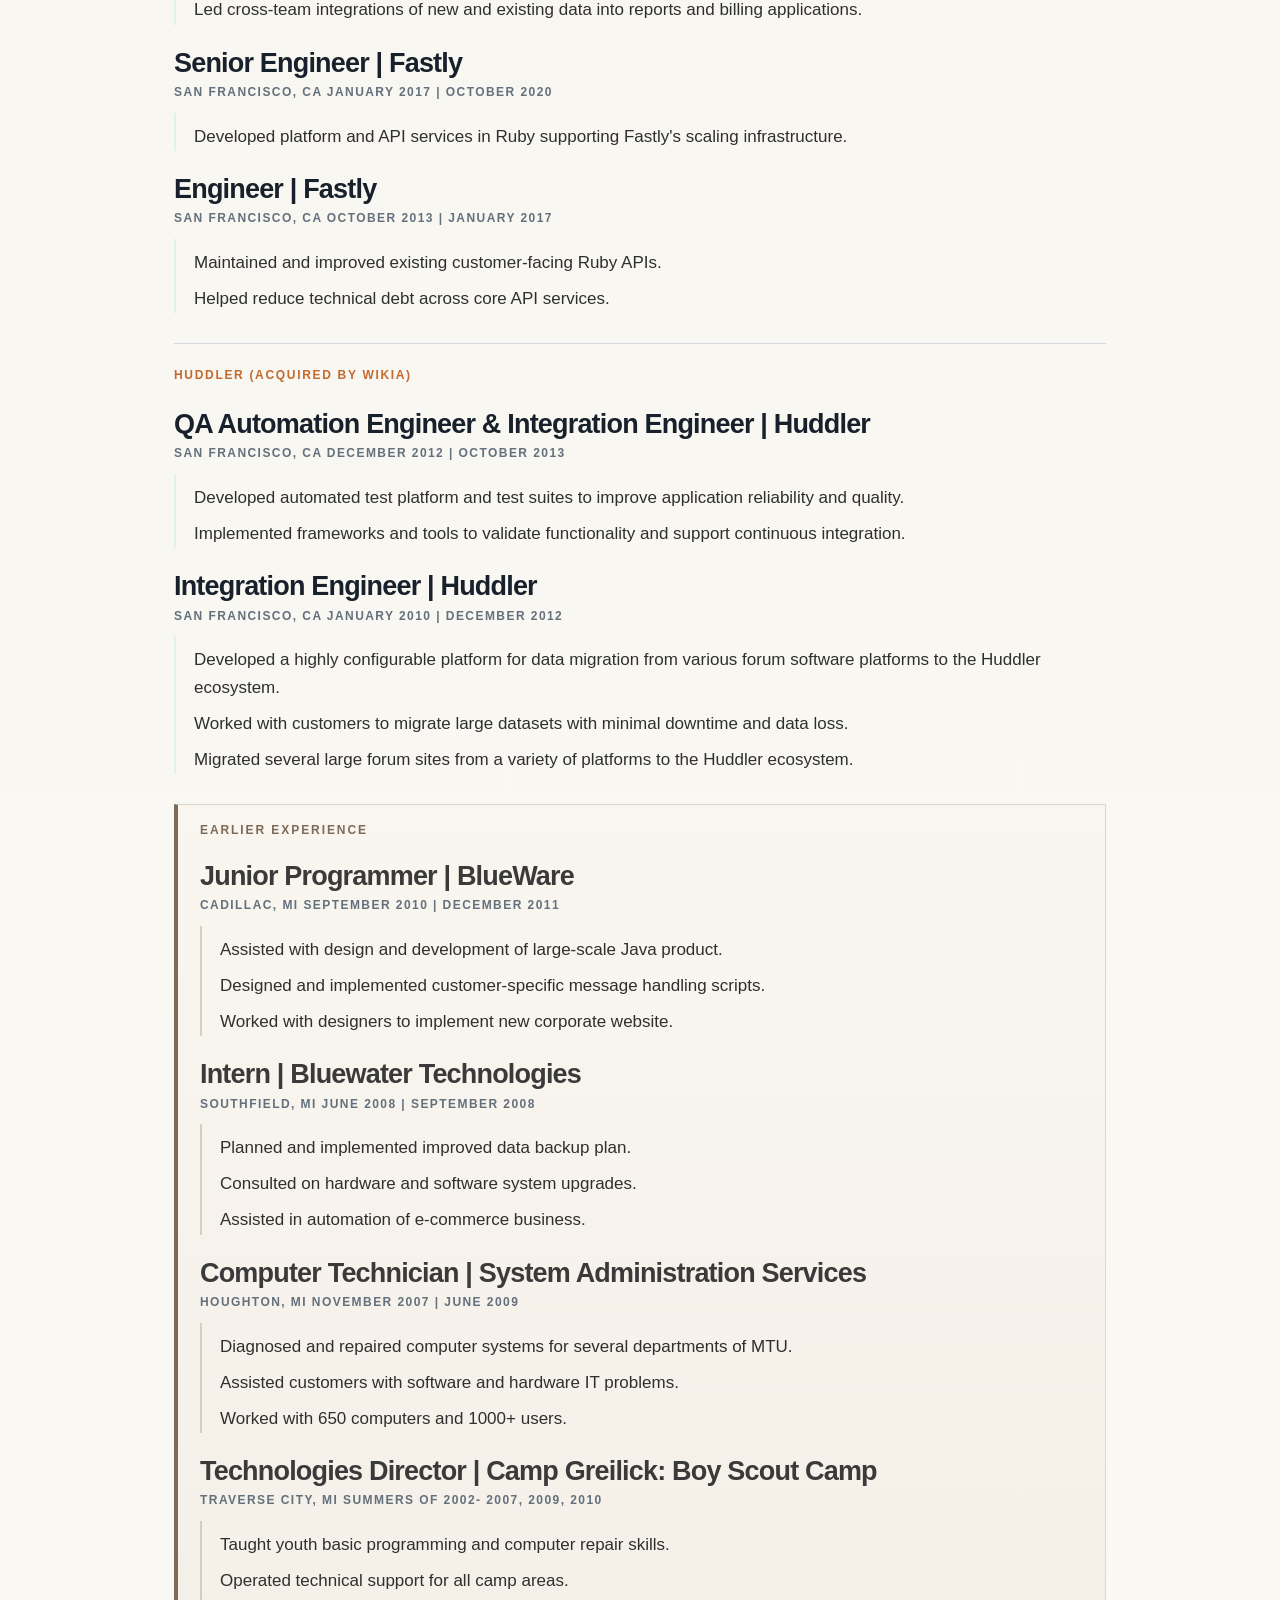
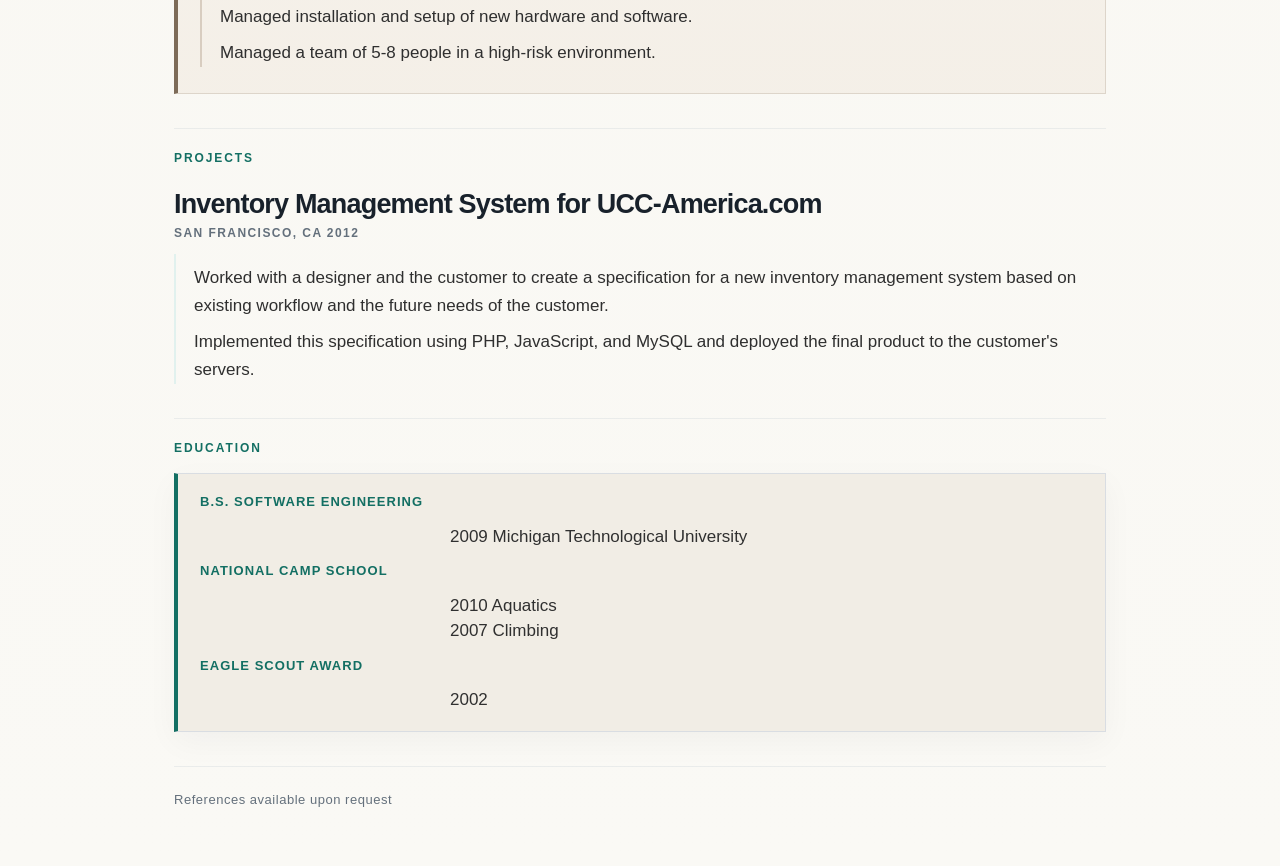
==== commit 5e5de953: "final work" ====
--- a/index.html
+++ b/index.html
@@ -38,38 +38,40 @@
       </div>
     </div>
 
-    <div class="container-fluid resume-shell">
-      <div class="row-fluid">
-        <div class="hero-unit page-intro">
-          <h1>Tommy O'Neil</h1>
-          <p class="role-line">Principal Software Engineer · San Francisco, CA</p>
-          <p class="intro-summary">Building billing systems, platform services, and data pipelines that reduce operational overhead and make complex infrastructure easier to run.</p>
-          <ul class="intro-links unstyled">
-            <li><a class="primary-link" href="tommy-resume.pdf" download>PDF Resume</a></li>
-            <li><a href="https://github.com/alieander">GitHub</a></li>
-            <li><a href="http://www.linkedin.com/in/thomasaoneil">LinkedIn</a></li>
-            <li><a href="#address" data-bs-toggle="modal" data-bs-target="#address">Contact Details</a></li>
-          </ul>
-        </div>
-        <div class="span1"></div>
-        <div class="span10">
-          <div class="row-fluid resume-content">
-            <h2 class="section-title">Skills</h2>
-            <dl class="dl-horizontal skill-list">
+    <main class="resume-shell">
+      <header class="page-intro">
+        <h1>Tommy O'Neil</h1>
+        <p class="role-line">Principal Software Engineer · San Francisco, CA</p>
+        <p class="intro-summary">Building billing systems, platform services, and data pipelines that reduce operational overhead and make complex infrastructure easier to run.</p>
+        <ul class="intro-links">
+          <li><a class="primary-link" href="tommy-resume.pdf" download>PDF Resume</a></li>
+          <li><a href="https://github.com/alieander">GitHub</a></li>
+          <li><a href="http://www.linkedin.com/in/thomasaoneil">LinkedIn</a></li>
+          <li><a href="#address" data-bs-toggle="modal" data-bs-target="#address">Contact Details</a></li>
+        </ul>
+      </header>
+
+      <div class="resume-content">
+        <section>
+          <h2 class="section-title">Skills</h2>
+          <dl class="skill-list">
               <dt>Languages</dt><dd>Ruby, JavaScript, Python, Go</dd>
               <dt>Frameworks</dt><dd>Ruby on Rails, Sinatra, Flask</dd>
               <dt>Databases</dt><dd>MySQL, PostgreSQL</dd>
               <dt>Tools</dt><dd>NSQ, Sidekiq, Chef, GCP</dd>
               <dt>DevOps</dt><dd>Experience with command-line, installation, maintenance, technical support and development tools on<br />
               Linux, Windows, and OS X operating systems. Experience with creation, use, and maintenance of Chef cookbooks.</dd>
-            </dl>
-
-            <hr class="section-divider" />
-            <h2 class="section-title">Experience</h2>
+          </dl>
+        </section>
+
+        <hr class="section-divider" />
+
+        <section>
+          <h2 class="section-title">Experience</h2>
             <div class="company-group">
               <p class="company-label">EasyPost</p>
               <h3>Senior Engineer | EasyPost</h3>
-              <h5 class="muted">San Francisco, CA   October 2022 | Present</h5>
+              <p class="job-meta">San Francisco, CA   October 2022 | Present</p>
               <blockquote>
                 <p>Designed, implemented, and migrated a usage-based, stats-driven billing application, dramatically simplifying billing for a new product.</p>
                 <p>Streamlined processes to reduce manual work and improve accuracy in billing operations.</p>
@@ -80,7 +82,7 @@
             <div class="company-group">
               <p class="company-label">Fastly</p>
               <h3>Principal Engineer | Fastly</h3>
-              <h5 class="muted">San Francisco, CA   October 2020 | October 2022</h5>
+              <p class="job-meta">San Francisco, CA   October 2020 | October 2022</p>
               <blockquote>
                 <p>Designed, implemented, and deployed a distributed messaging queue for cross-service communications.</p>
                 <p>Replaced a legacy billing platform with a third-party solution while maintaining all core user features.</p>
@@ -89,20 +91,20 @@
               </blockquote>
 
               <h3>Engineering Manager | Fastly</h3>
-              <h5 class="muted">San Francisco, CA   October 2019 | October 2020</h5>
+              <p class="job-meta">San Francisco, CA   October 2019 | October 2020</p>
               <blockquote>
                 <p>Managed the Data Insights engineering team responsible for data acquisition and delivery, with emphasis on usage aggregation for billing.</p>
                 <p>Led cross-team integrations of new and existing data into reports and billing applications.</p>
               </blockquote>
 
               <h3>Senior Engineer | Fastly</h3>
-              <h5 class="muted">San Francisco, CA   January 2017 | October 2020</h5>
+              <p class="job-meta">San Francisco, CA   January 2017 | October 2020</p>
               <blockquote>
                 <p>Developed platform and API services in Ruby supporting Fastly's scaling infrastructure.</p>
               </blockquote>
 
               <h3>Engineer | Fastly</h3>
-              <h5 class="muted">San Francisco, CA   October 2013 | January 2017</h5>
+              <p class="job-meta">San Francisco, CA   October 2013 | January 2017</p>
               <blockquote>
                 <p>Maintained and improved existing customer-facing Ruby APIs.</p>
                 <p>Helped reduce technical debt across core API services.</p>
@@ -112,93 +114,91 @@
             <div class="company-group">
               <p class="company-label">Huddler (Acquired by Wikia)</p>
               <h3>QA Automation Engineer &amp; Integration Engineer | Huddler</h3>
-              <h5 class="muted">San Francisco, CA   December 2012 | October 2013</h5>
+              <p class="job-meta">San Francisco, CA   December 2012 | October 2013</p>
               <blockquote>
                 <p>Developed automated test platform and test suites to improve application reliability and quality.</p>
                 <p>Implemented frameworks and tools to validate functionality and support continuous integration.</p>
               </blockquote>
 
               <h3>Integration Engineer | Huddler</h3>
-              <h5 class="muted">San Francisco, CA   January 2010 | December 2012</h5>
+              <p class="job-meta">San Francisco, CA   January 2010 | December 2012</p>
               <blockquote>
                 <p>Developed a highly configurable platform for data migration from various forum software platforms to the Huddler ecosystem.</p>
                 <p>Worked with customers to migrate large datasets with minimal downtime and data loss.</p>
                 <p>Migrated several large forum sites from a variety of platforms to the Huddler ecosystem.</p>
               </blockquote>
             </div>
-
-            <div class="oldnews">
-              <h2 class="section-title oldnews-title">Earlier Experience</h2>
-              <h3>Junior Programmer | BlueWare</h3>
-              <h5 class="muted">Cadillac, MI   September 2010 | December 2011</h5>
-              <blockquote>
-                <p>Assisted with design and development of large-scale Java product.</p>
-                <p>Designed and implemented customer-specific message handling scripts.</p>
-                <p>Worked with designers to implement new corporate website.</p>
-              </blockquote>
-
-              <h3>Intern | Bluewater Technologies</h3>
-              <h5 class="muted">Southfield, MI   June 2008 | September 2008</h5>
-              <blockquote>
-                <p>Planned and implemented improved data backup plan.</p>
-                <p>Consulted on hardware and software system upgrades.</p>
-                <p>Assisted in automation of e-commerce business.</p>
-              </blockquote>
-
-              <h3>Computer Technician | System Administration Services</h3>
-              <h5 class="muted">Houghton, MI   November 2007 | June 2009</h5>
-              <blockquote>
-                <p>Diagnosed and repaired computer systems for several departments of MTU.</p>
-                <p>Assisted customers with software and hardware IT problems.</p>
-                <p>Worked with 650 computers and 1000+ users.</p>
-              </blockquote>
-
-              <h3>Technologies Director | Camp Greilick: Boy Scout Camp</h3>
-              <h5 class="muted">Traverse City, MI   Summers of 2002- 2007, 2009, 2010</h5>
-              <blockquote>
-                <p>Taught youth basic programming and computer repair skills.</p>
-                <p>Operated technical support for all camp areas.</p>
-                <p>Managed installation and setup of new hardware and software.</p>
-                <p>Managed a team of 5-8 people in a high-risk environment.</p>
-              </blockquote>
-            </div>
-
-            <hr class="section-divider" />
-            <h2 class="section-title">Projects</h2>
-            <h3>Inventory Management System for UCC-America.com</h3>
-            <h5 class="muted">San Francisco, CA   2012</h5>
-            <blockquote>
-              <p>Worked with a designer and the customer to create a specification for a new inventory management system based on existing workflow and the future needs of the customer.</p>
-              <p>Implemented this specification using PHP, JavaScript, and MySQL and deployed the final product to the customer's servers.</p>
-            </blockquote>
-
-            <hr class="section-divider" />
-            <h2 class="section-title">Education</h2>
-            <dl class="dl-horizontal skill-list education-list">
-              <dt>B.S. Software Engineering</dt><dd>2009 Michigan Technological University</dd>
-              <dt>National Camp School</dt><dd>2010 Aquatics<br />2007 Climbing</dd>
-              <dt>Eagle Scout Award</dt><dd>2002</dd>
-            </dl>
-            <hr class="section-divider" />
-
-            <small class="closing-note">References available upon request</small>
-          </div>
-        </div>
+        </section>
+
+        <section class="oldnews">
+          <h2 class="section-title oldnews-title">Earlier Experience</h2>
+          <h3>Junior Programmer | BlueWare</h3>
+          <p class="job-meta">Cadillac, MI   September 2010 | December 2011</p>
+          <blockquote>
+            <p>Assisted with design and development of large-scale Java product.</p>
+            <p>Designed and implemented customer-specific message handling scripts.</p>
+            <p>Worked with designers to implement new corporate website.</p>
+          </blockquote>
+
+          <h3>Intern | Bluewater Technologies</h3>
+          <p class="job-meta">Southfield, MI   June 2008 | September 2008</p>
+          <blockquote>
+            <p>Planned and implemented improved data backup plan.</p>
+            <p>Consulted on hardware and software system upgrades.</p>
+            <p>Assisted in automation of e-commerce business.</p>
+          </blockquote>
+
+          <h3>Computer Technician | System Administration Services</h3>
+          <p class="job-meta">Houghton, MI   November 2007 | June 2009</p>
+          <blockquote>
+            <p>Diagnosed and repaired computer systems for several departments of MTU.</p>
+            <p>Assisted customers with software and hardware IT problems.</p>
+            <p>Worked with 650 computers and 1000+ users.</p>
+          </blockquote>
+
+          <h3>Technologies Director | Camp Greilick: Boy Scout Camp</h3>
+          <p class="job-meta">Traverse City, MI   Summers of 2002- 2007, 2009, 2010</p>
+          <blockquote>
+            <p>Taught youth basic programming and computer repair skills.</p>
+            <p>Operated technical support for all camp areas.</p>
+            <p>Managed installation and setup of new hardware and software.</p>
+            <p>Managed a team of 5-8 people in a high-risk environment.</p>
+          </blockquote>
+        </section>
+
+        <hr class="section-divider" />
+
+        <section>
+          <h2 class="section-title">Projects</h2>
+          <h3>Inventory Management System for UCC-America.com</h3>
+          <p class="job-meta">San Francisco, CA   2012</p>
+          <blockquote>
+            <p>Worked with a designer and the customer to create a specification for a new inventory management system based on existing workflow and the future needs of the customer.</p>
+            <p>Implemented this specification using PHP, JavaScript, and MySQL and deployed the final product to the customer's servers.</p>
+          </blockquote>
+        </section>
+
+        <hr class="section-divider" />
+
+        <section>
+          <h2 class="section-title">Education</h2>
+          <dl class="skill-list education-list">
+            <dt>B.S. Software Engineering</dt><dd>2009 Michigan Technological University</dd>
+            <dt>National Camp School</dt><dd>2010 Aquatics<br />2007 Climbing</dd>
+            <dt>Eagle Scout Award</dt><dd>2002</dd>
+          </dl>
+        </section>
+
+        <hr class="section-divider" />
+
+        <footer>
+          <small class="closing-note">References available upon request</small>
+        </footer>
       </div>
-    </div>
+    </main>
 
     <!--JS-->
     <script type="text/javascript" src="https://cdn.jsdelivr.net/npm/bootstrap@5.3.3/dist/js/bootstrap.bundle.min.js"></script>
     <!--JS-->
-    <!-- Google Analytics -->
-    <script type="text/javascript">
-var gaJsHost = (("https:" == document.location.protocol) ? "https://ssl." : "http://www.");
-document.write(unescape("%3Cscript src='" + gaJsHost + "google-analytics.com/ga.js' type='text/javascript'%3E%3C/script%3E"));
-    </script>
-    <script type="text/javascript">
-try {
-  var pageTracker = _gat._getTracker("UA-12763227-1");
-  pageTracker._trackPageview();
-} catch(err) {}</script>
   </body>
 </html>
--- a/css/main.css
+++ b/css/main.css
@@ -1,8 +1,5 @@
 :root {
   --bg: #f7f5ef;
-  --bg-accent: #eef2f4;
-  --surface: #ffffff;
-  --surface-alt: #f3efe6;
   --ink: #18212b;
   --muted: #64707c;
   --line: #d9dde2;
@@ -41,20 +38,6 @@
     padding: 0 24px;
   }
 
-  .resume-shell > .row-fluid {
-    margin: 0;
-  }
-
-  .resume-shell .span1 {
-    display: none;
-  }
-
-  .resume-shell .span10 {
-    float: none;
-    width: auto;
-    margin-left: 0;
-  }
-
   .page-intro {
     margin: 0 0 38px;
     padding: 0 0 26px;
@@ -65,12 +48,7 @@
     box-shadow: none;
   }
 
-  .page-intro:before,
-  .page-intro:after {
-    display: none;
-  }
-
-  .hero-unit h1 {
+  .page-intro h1 {
     margin: 0;
     color: var(--ink);
     font-family: Georgia, "Iowan Old Style", "Times New Roman", serif;
@@ -92,30 +70,20 @@
   .intro-summary {
     max-width: 720px;
     margin: 18px 0 0;
-    padding-left: 0;
     color: #26313b;
     font-size: 21px;
     font-weight: 400;
   }
 
-  .intro-meta,
   .intro-links {
     margin: 18px 0 0;
     padding-left: 0;
     list-style: none;
   }
 
-  .intro-meta li,
   .intro-links li {
     display: inline-block;
     margin: 0 18px 10px 0;
-  }
-
-  .intro-meta li {
-    color: var(--muted);
-    font-size: 14px;
-    font-weight: 600;
-    letter-spacing: 0.02em;
   }
 
   .intro-links a {
@@ -221,7 +189,7 @@
   }
 
   h3,
-  h5,
+  .job-meta,
   blockquote {
     margin: 0;
     padding: 0;
@@ -240,7 +208,7 @@
     letter-spacing: -0.03em;
   }
 
-  h5.muted {
+  .job-meta {
     margin-top: 4px;
     color: var(--muted);
     font-size: 12px;
@@ -382,7 +350,7 @@
     padding: 0 18px;
   }
 
-  .hero-unit h1 {
+  .page-intro h1 {
     font-size: 52px;
   }
 
@@ -404,7 +372,7 @@
     padding: 0 14px;
   }
 
-  .hero-unit h1 {
+  .page-intro h1 {
     font-size: 40px;
   }
 
@@ -422,7 +390,6 @@
     font-size: 11px;
   }
 
-  .intro-meta li,
   .intro-links li {
     display: block;
     margin-right: 0;
@@ -468,22 +435,17 @@
     display: none;
   }
 
-  .resume-shell,
-  .resume-shell .span10 {
+  .resume-shell {
     max-width: none;
     width: auto;
     margin: 0;
     padding: 0;
-  }
-
-  .resume-shell .span1 {
-    display: none;
   }
 
   .page-intro,
   .skill-list,
   h3,
-  h5.muted,
+  .job-meta,
   blockquote {
     padding: 0;
     border: 0;
@@ -497,7 +459,7 @@
     padding-bottom: 8px;
   }
 
-  .hero-unit h1 {
+  .page-intro h1 {
     margin-bottom: 4px;
     color: #000;
     font-size: 28pt;
@@ -506,9 +468,8 @@
 
   .role-line,
   .intro-summary,
-  .intro-meta,
   .closing-note,
-  h5.muted,
+  .job-meta,
   blockquote p,
   .skill-list dd {
     color: #000;
@@ -548,7 +509,7 @@
     page-break-after: avoid;
   }
 
-  h5.muted {
+  .job-meta {
     margin-top: 2px;
     font-size: 8pt;
     letter-spacing: 0.08em;
@@ -586,11 +547,6 @@
     font-size: 10pt;
   }
 
-  .intro-meta {
-    margin-top: 6px;
-    font-size: 9pt;
-  }
-
   .closing-note {
     margin-top: 4px;
     font-size: 8pt;
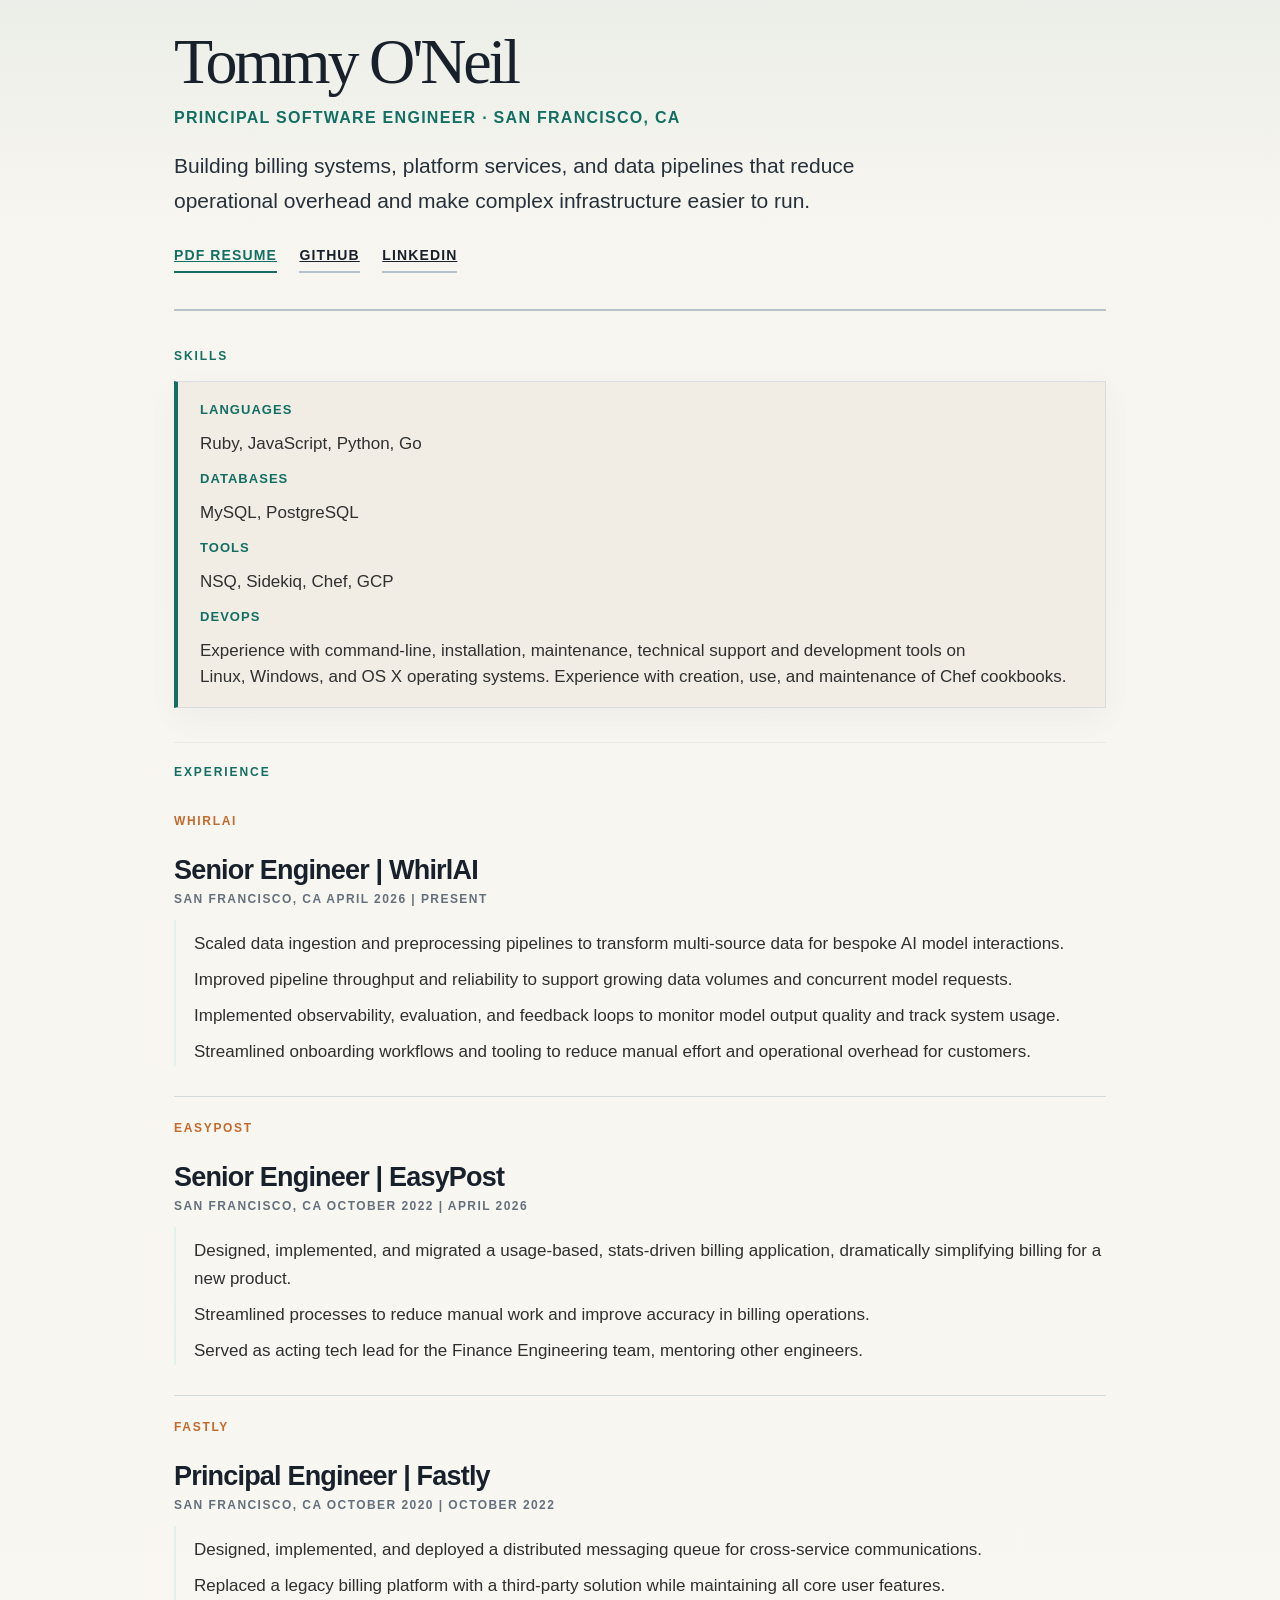
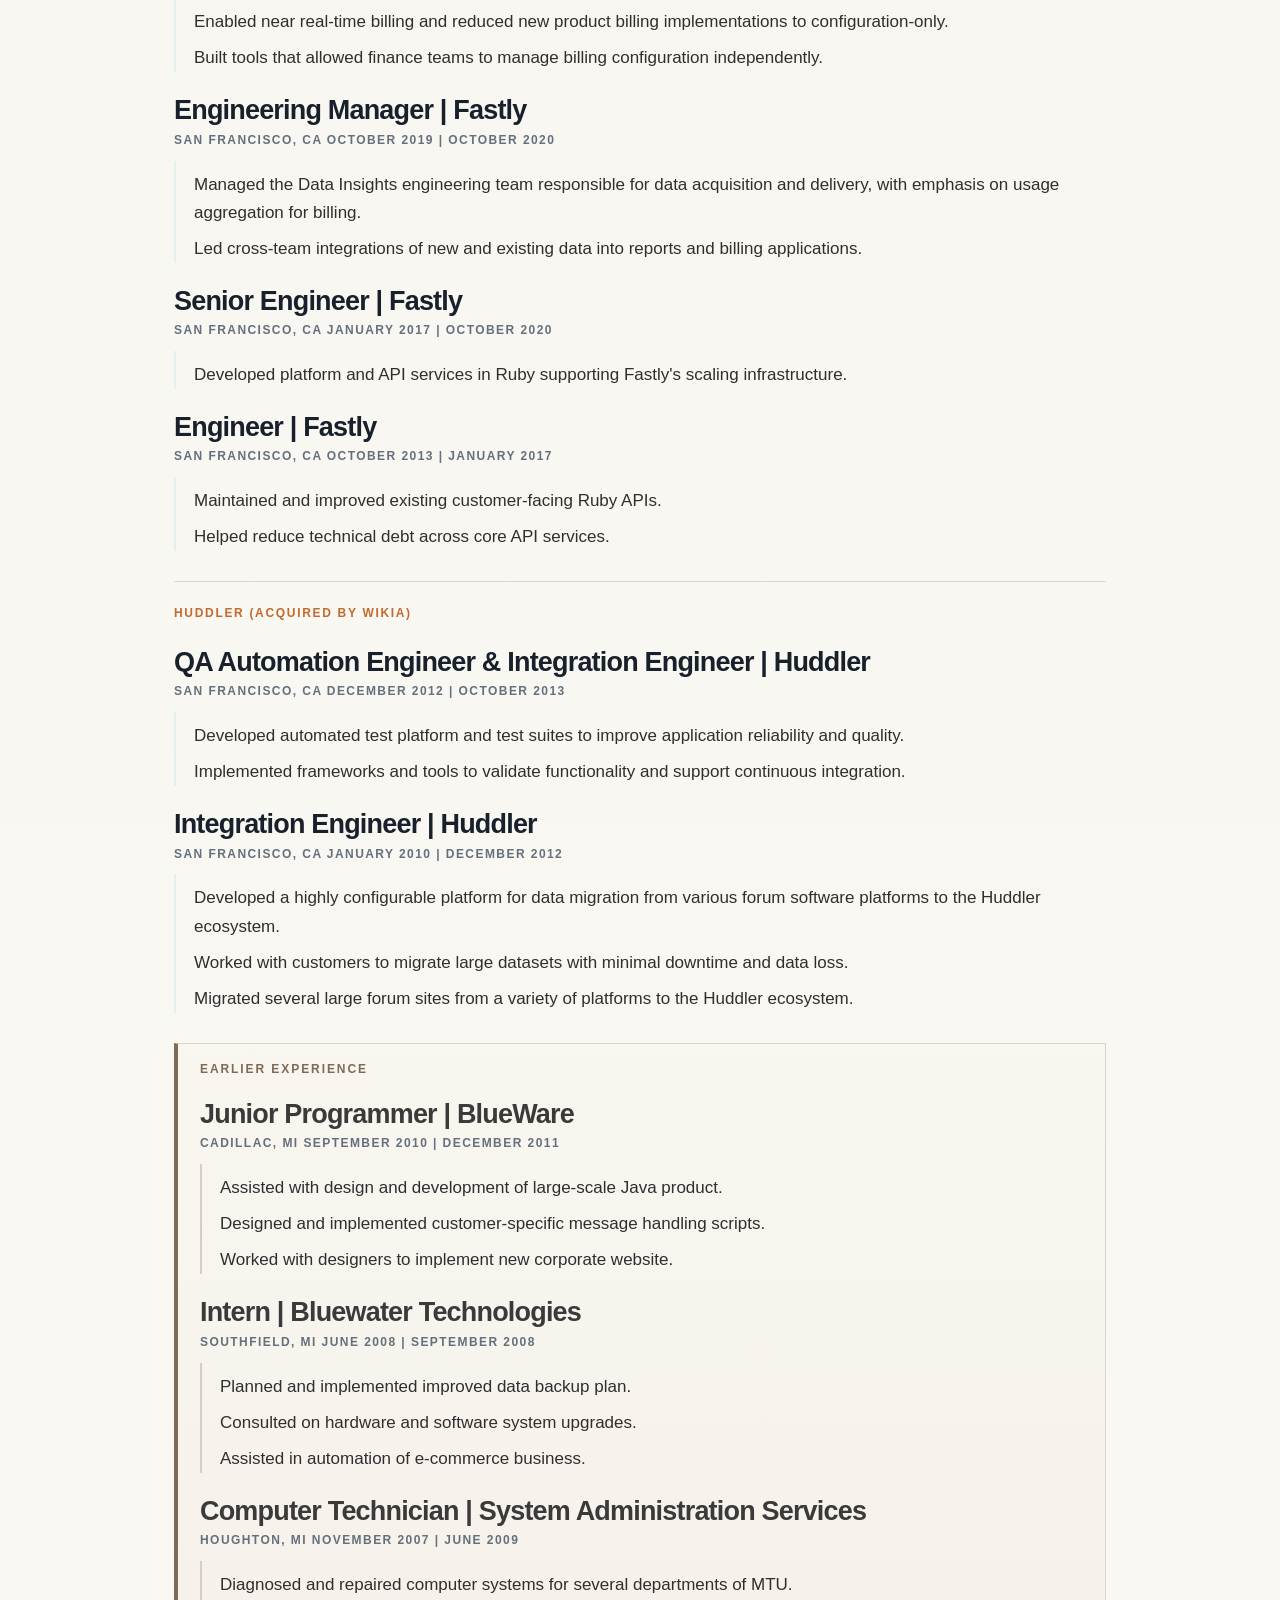
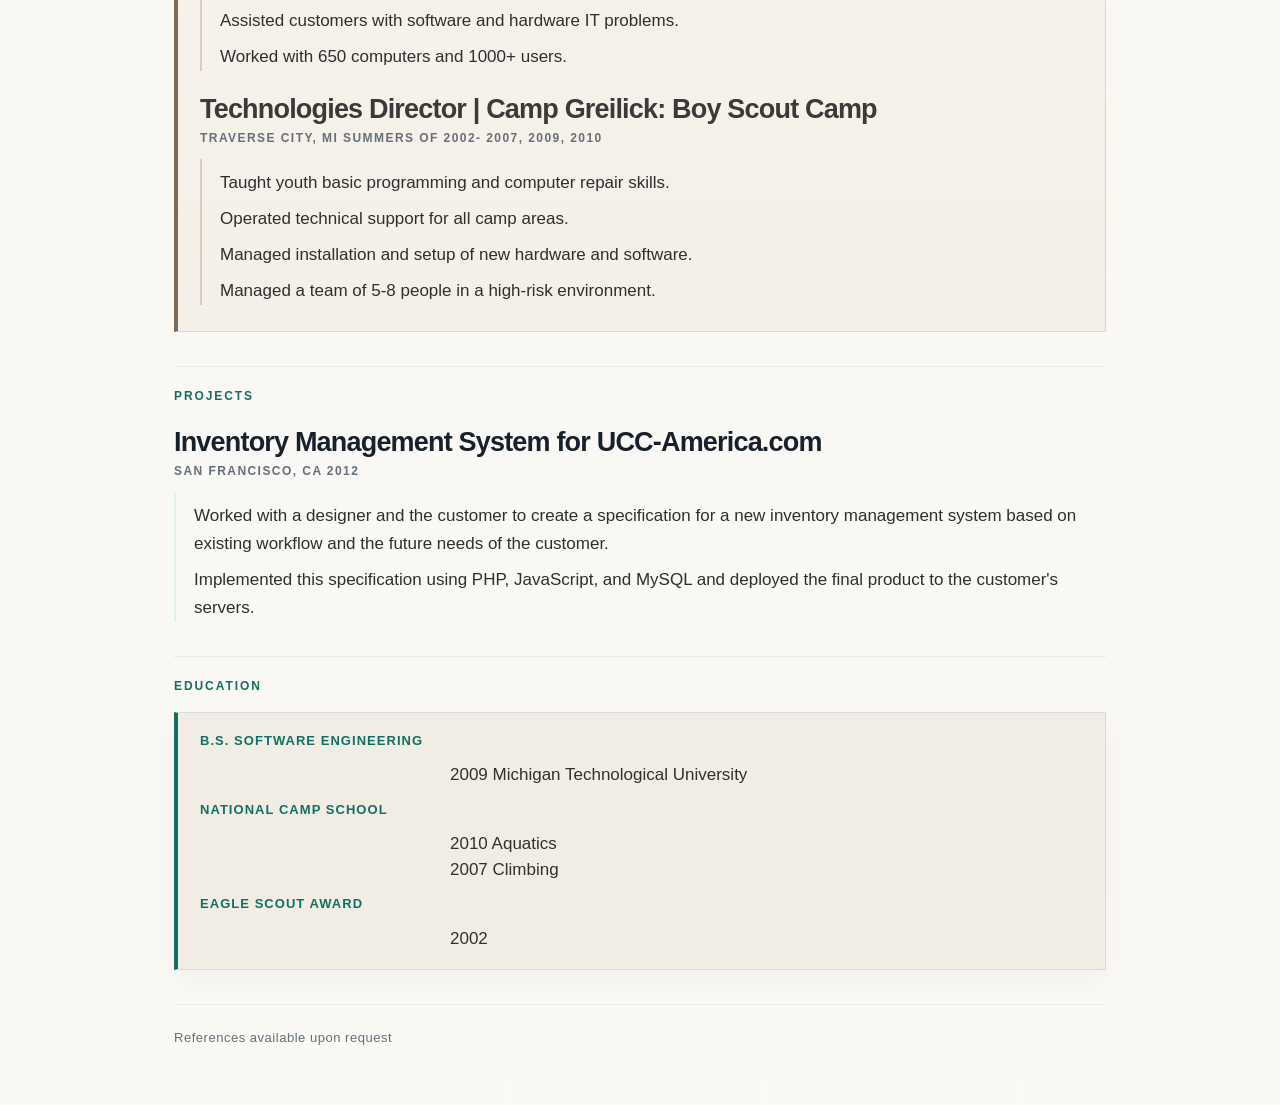
==== commit 285a9b8f: "all the things" ====
--- a/index.html
+++ b/index.html
@@ -3,41 +3,11 @@
     <meta charset="utf-8">
     <meta name="viewport" content="width=device-width, initial-scale=1.0">
     <meta name="theme-color" content="#132238">
-    <link rel="stylesheet" href="https://cdn.jsdelivr.net/npm/bootstrap@5.3.3/dist/css/bootstrap.min.css">
+    <link rel="stylesheet" href="bootstrap-5.3.8-dist/css/bootstrap.min.css">
     <link rel="stylesheet" href="css/main.css">
     <title>Thomas O'Neil - Resume</title>
   </head>
   <body>
-    <div id="address" class="modal fade" tabindex="-1" aria-labelledby="addressLabel" aria-hidden="true">
-      <div class="modal-dialog modal-dialog-centered">
-        <div class="modal-content">
-          <div class="modal-header">
-            <h2 class="modal-title" id="addressLabel">Email</h2>
-            <button type="button" class="btn-close" data-bs-dismiss="modal" aria-label="Close"></button>
-          </div>
-          <div class="modal-body">
-            <a href="mailto:alieander@gmail.com">alieander@gmail.com</a>
-          </div>
-          <div class="modal-header">
-            <h2 class="modal-title">Home Address</h2>
-          </div>
-          <div class="modal-body">
-            <address>
-              30 Sanchez St.<br />
-              San Francisco, CA.<br />
-              94114<br />
-            </address>
-          </div>
-          <div class="modal-header">
-            <h2 class="modal-title">Cell Phone</h2>
-          </div>
-          <div class="modal-body">
-            <a href="tel:2314923019">231-492-3019</a>
-          </div>
-        </div>
-      </div>
-    </div>
-
     <main class="resume-shell">
       <header class="page-intro">
         <h1>Tommy O'Neil</h1>
@@ -47,7 +17,6 @@
           <li><a class="primary-link" href="tommy-resume.pdf" download>PDF Resume</a></li>
           <li><a href="https://github.com/alieander">GitHub</a></li>
           <li><a href="http://www.linkedin.com/in/thomasaoneil">LinkedIn</a></li>
-          <li><a href="#address" data-bs-toggle="modal" data-bs-target="#address">Contact Details</a></li>
         </ul>
       </header>
 
@@ -56,7 +25,6 @@
           <h2 class="section-title">Skills</h2>
           <dl class="skill-list">
               <dt>Languages</dt><dd>Ruby, JavaScript, Python, Go</dd>
-              <dt>Frameworks</dt><dd>Ruby on Rails, Sinatra, Flask</dd>
               <dt>Databases</dt><dd>MySQL, PostgreSQL</dd>
               <dt>Tools</dt><dd>NSQ, Sidekiq, Chef, GCP</dd>
               <dt>DevOps</dt><dd>Experience with command-line, installation, maintenance, technical support and development tools on<br />
@@ -69,9 +37,21 @@
         <section>
           <h2 class="section-title">Experience</h2>
             <div class="company-group">
+              <p class="company-label">WhirlAI</p>
+              <h3>Senior Engineer | WhirlAI</h3>
+              <p class="job-meta">San Francisco, CA   April 2026 | Present</p>
+              <blockquote>
+                <p>Scaled data ingestion and preprocessing pipelines to transform multi-source data for bespoke AI model interactions.</p>
+                <p>Improved pipeline throughput and reliability to support growing data volumes and concurrent model requests.</p>
+                <p>Implemented observability, evaluation, and feedback loops to monitor model output quality and track system usage.</p>
+                <p>Streamlined onboarding workflows and tooling to reduce manual effort and operational overhead for customers.</p>
+              </blockquote>
+            </div>
+
+            <div class="company-group">
               <p class="company-label">EasyPost</p>
               <h3>Senior Engineer | EasyPost</h3>
-              <p class="job-meta">San Francisco, CA   October 2022 | Present</p>
+              <p class="job-meta">San Francisco, CA   October 2022 | April 2026</p>
               <blockquote>
                 <p>Designed, implemented, and migrated a usage-based, stats-driven billing application, dramatically simplifying billing for a new product.</p>
                 <p>Streamlined processes to reduce manual work and improve accuracy in billing operations.</p>
@@ -198,7 +178,7 @@
     </main>
 
     <!--JS-->
-    <script type="text/javascript" src="https://cdn.jsdelivr.net/npm/bootstrap@5.3.3/dist/js/bootstrap.bundle.min.js"></script>
+    <script type="text/javascript" src="bootstrap-5.3.8-dist/js/bootstrap.bundle.min.js"></script>
     <!--JS-->
   </body>
 </html>
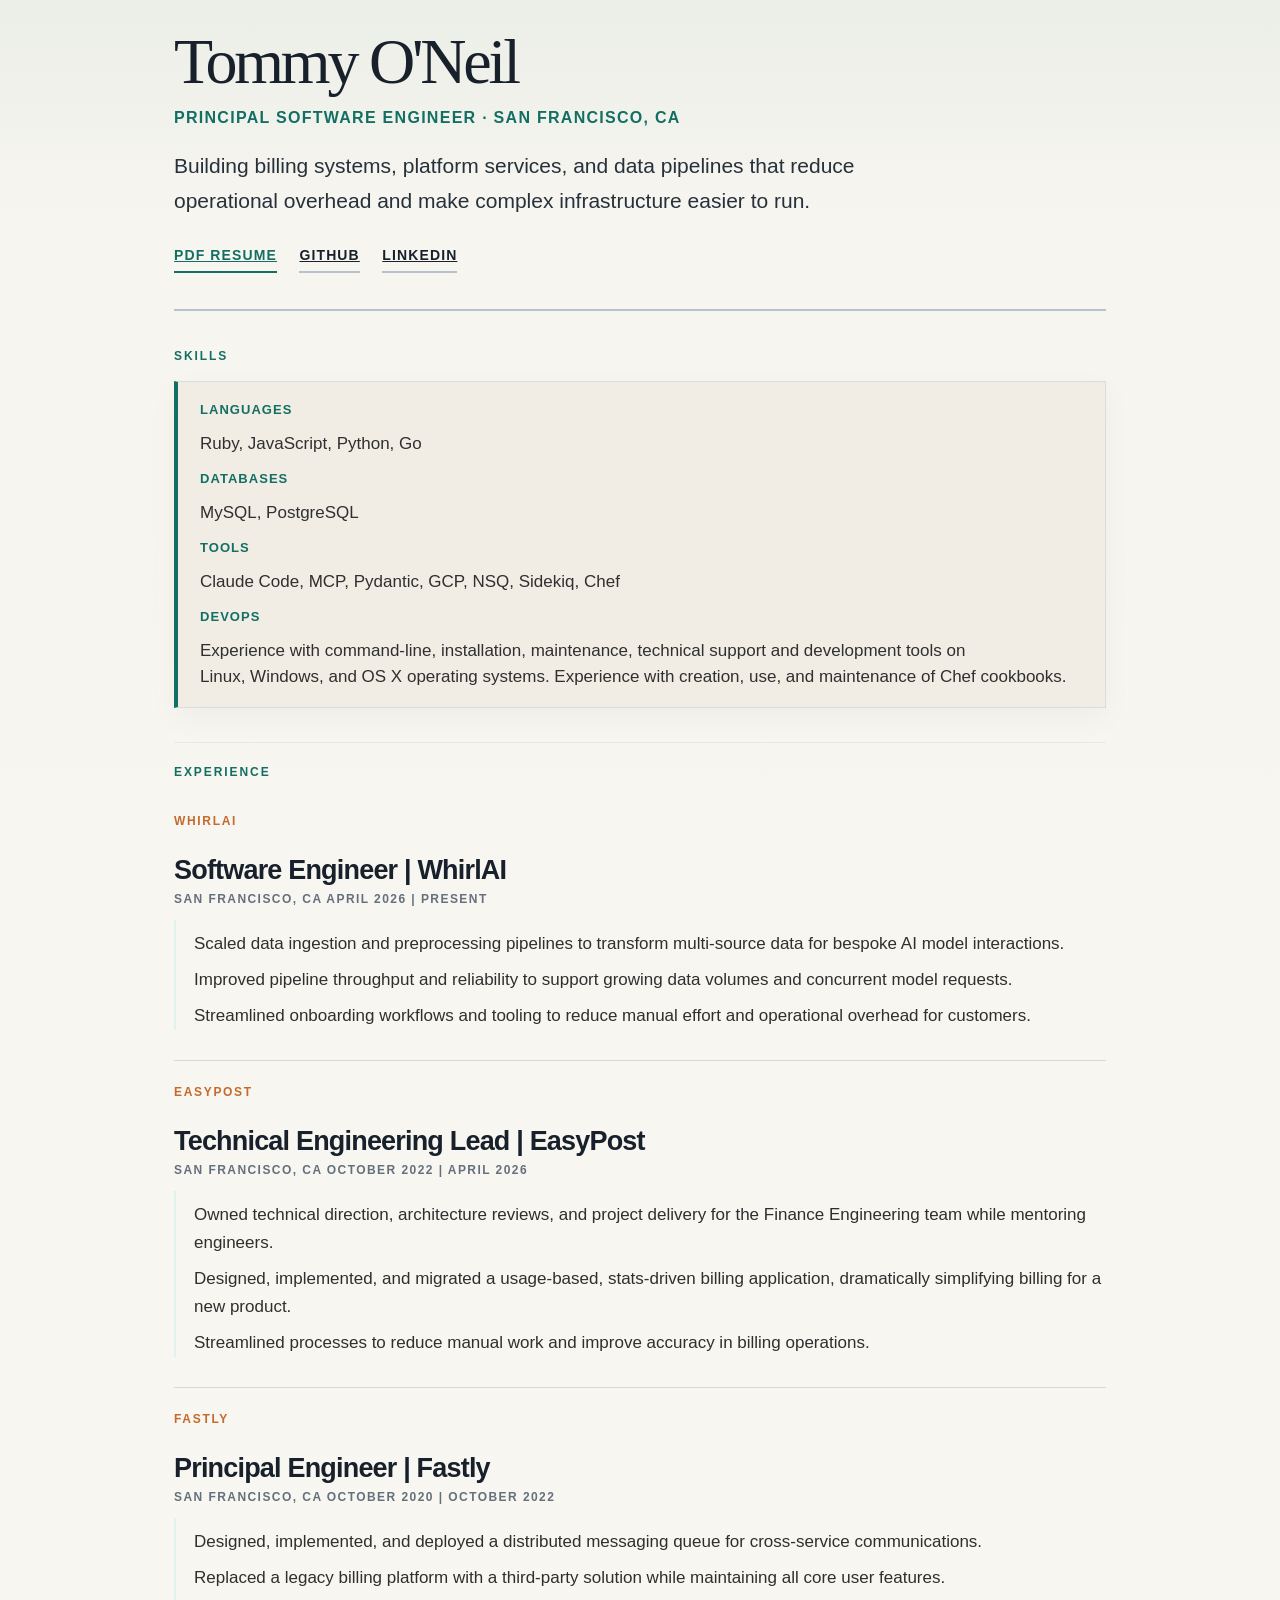
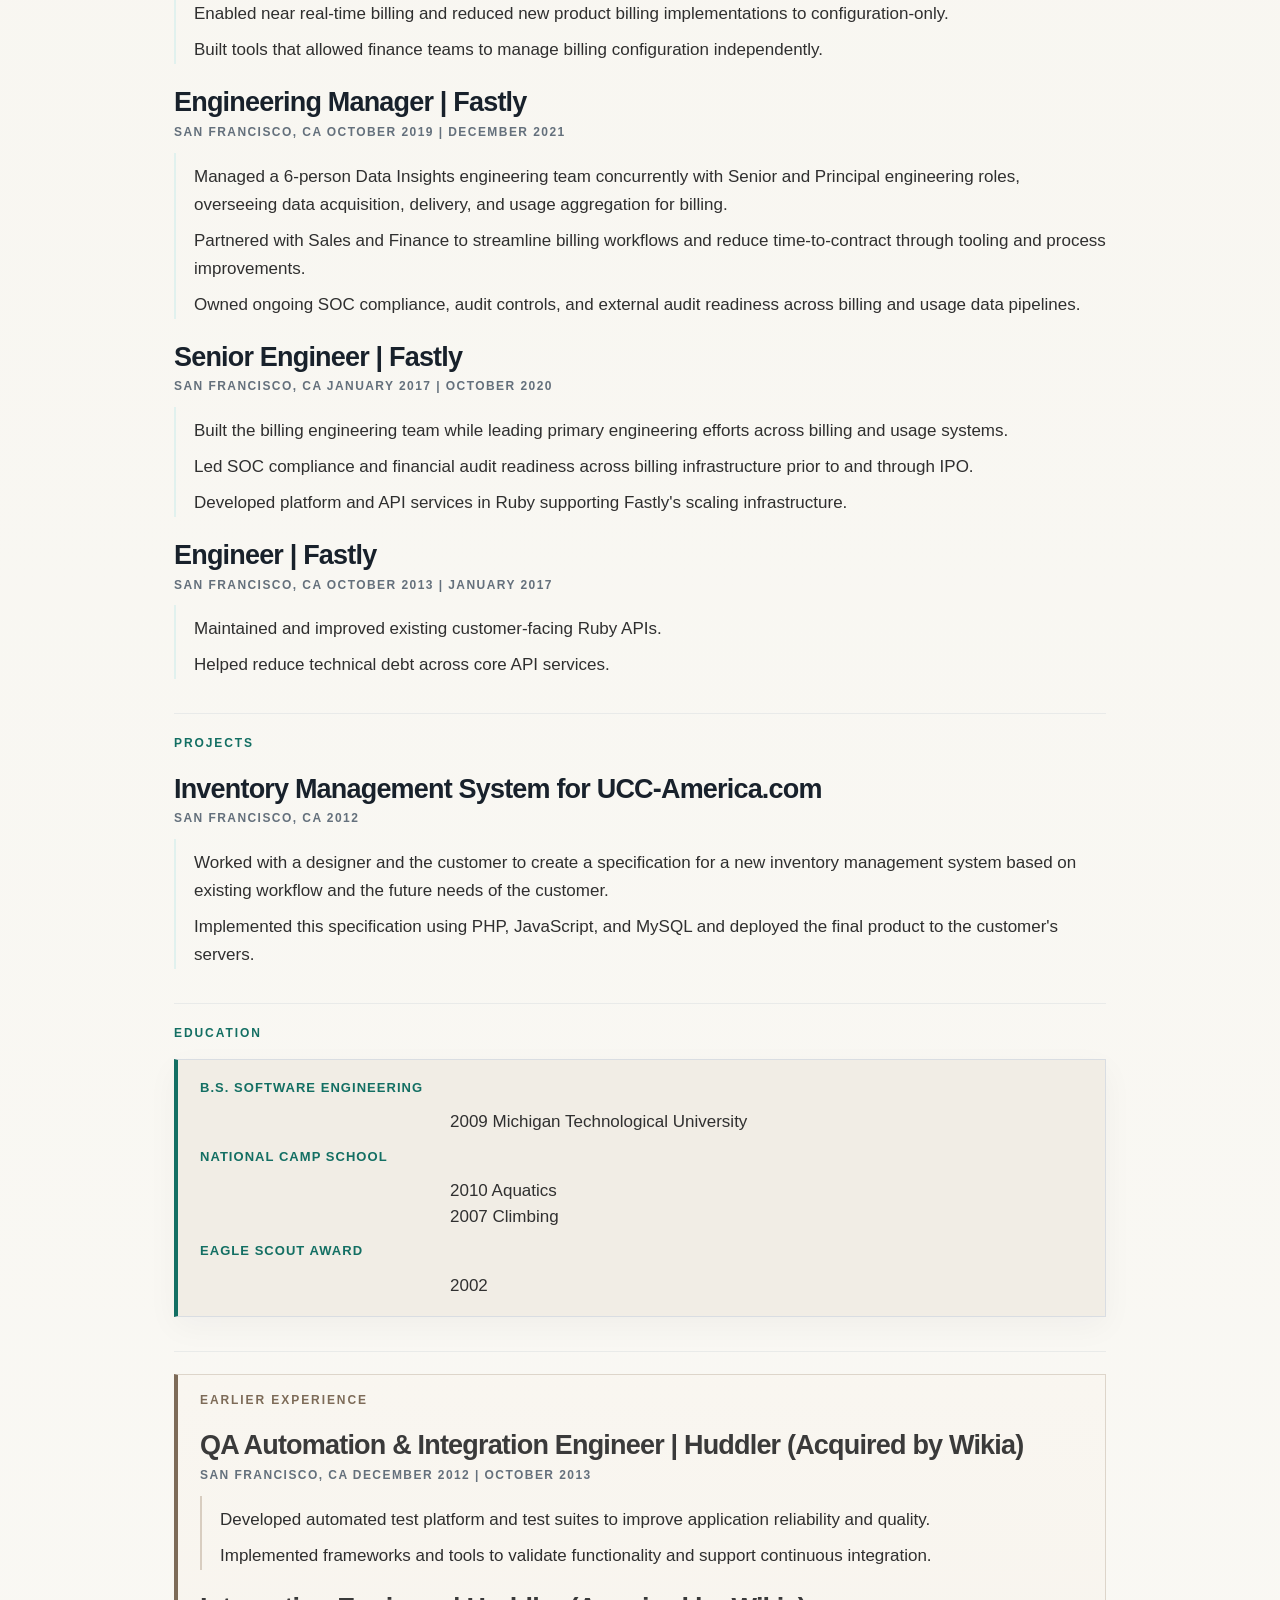
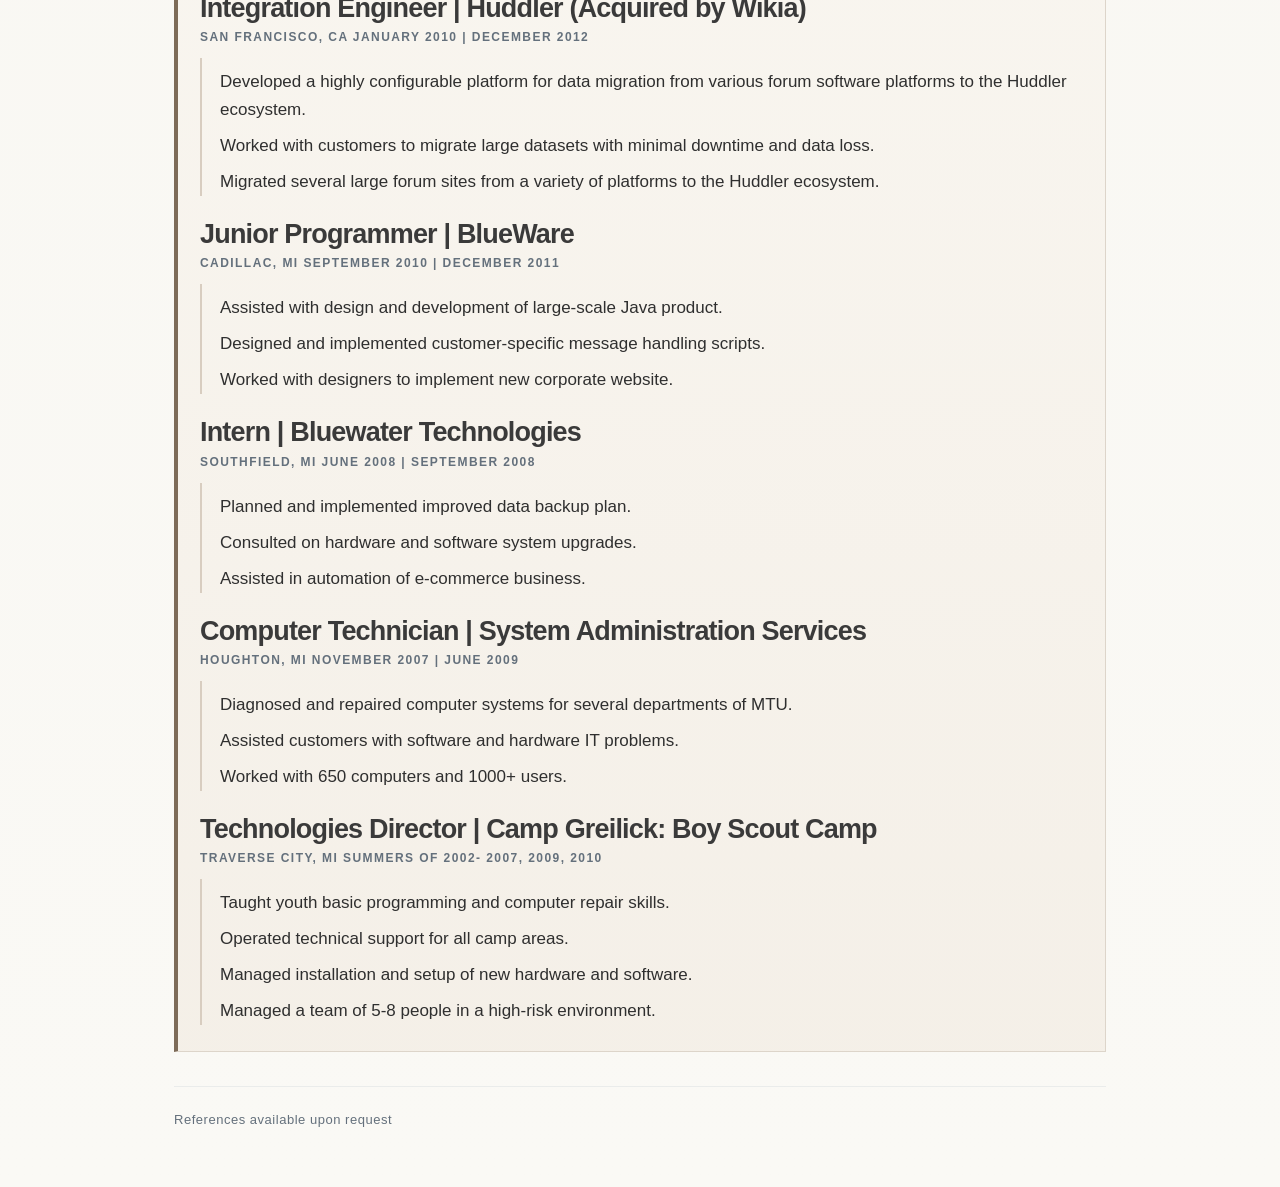
==== commit 75703625: "updates" ====
--- a/index.html
+++ b/index.html
@@ -26,7 +26,7 @@
           <dl class="skill-list">
               <dt>Languages</dt><dd>Ruby, JavaScript, Python, Go</dd>
               <dt>Databases</dt><dd>MySQL, PostgreSQL</dd>
-              <dt>Tools</dt><dd>NSQ, Sidekiq, Chef, GCP</dd>
+              <dt>Tools</dt><dd>Claude Code, MCP, Pydantic, GCP, NSQ, Sidekiq, Chef</dd>
               <dt>DevOps</dt><dd>Experience with command-line, installation, maintenance, technical support and development tools on<br />
               Linux, Windows, and OS X operating systems. Experience with creation, use, and maintenance of Chef cookbooks.</dd>
           </dl>
@@ -38,24 +38,23 @@
           <h2 class="section-title">Experience</h2>
             <div class="company-group">
               <p class="company-label">WhirlAI</p>
-              <h3>Senior Engineer | WhirlAI</h3>
+              <h3>Software Engineer | WhirlAI</h3>
               <p class="job-meta">San Francisco, CA   April 2026 | Present</p>
               <blockquote>
                 <p>Scaled data ingestion and preprocessing pipelines to transform multi-source data for bespoke AI model interactions.</p>
                 <p>Improved pipeline throughput and reliability to support growing data volumes and concurrent model requests.</p>
-                <p>Implemented observability, evaluation, and feedback loops to monitor model output quality and track system usage.</p>
                 <p>Streamlined onboarding workflows and tooling to reduce manual effort and operational overhead for customers.</p>
               </blockquote>
             </div>
 
             <div class="company-group">
               <p class="company-label">EasyPost</p>
-              <h3>Senior Engineer | EasyPost</h3>
+              <h3>Technical Engineering Lead | EasyPost</h3>
               <p class="job-meta">San Francisco, CA   October 2022 | April 2026</p>
               <blockquote>
+                <p>Owned technical direction, architecture reviews, and project delivery for the Finance Engineering team while mentoring engineers.</p>
                 <p>Designed, implemented, and migrated a usage-based, stats-driven billing application, dramatically simplifying billing for a new product.</p>
                 <p>Streamlined processes to reduce manual work and improve accuracy in billing operations.</p>
-                <p>Served as acting tech lead for the Finance Engineering team, mentoring other engineers.</p>
               </blockquote>
             </div>
 
@@ -71,15 +70,18 @@
               </blockquote>
 
               <h3>Engineering Manager | Fastly</h3>
-              <p class="job-meta">San Francisco, CA   October 2019 | October 2020</p>
+              <p class="job-meta">San Francisco, CA   October 2019 | December 2021</p>
               <blockquote>
-                <p>Managed the Data Insights engineering team responsible for data acquisition and delivery, with emphasis on usage aggregation for billing.</p>
-                <p>Led cross-team integrations of new and existing data into reports and billing applications.</p>
+                <p>Managed a 6-person Data Insights engineering team concurrently with Senior and Principal engineering roles, overseeing data acquisition, delivery, and usage aggregation for billing.</p>
+                <p>Partnered with Sales and Finance to streamline billing workflows and reduce time-to-contract through tooling and process improvements.</p>
+                <p>Owned ongoing SOC compliance, audit controls, and external audit readiness across billing and usage data pipelines.</p>
               </blockquote>
 
               <h3>Senior Engineer | Fastly</h3>
               <p class="job-meta">San Francisco, CA   January 2017 | October 2020</p>
               <blockquote>
+                <p>Built the billing engineering team while leading primary engineering efforts across billing and usage systems.</p>
+                <p>Led SOC compliance and financial audit readiness across billing infrastructure prior to and through IPO.</p>
                 <p>Developed platform and API services in Ruby supporting Fastly's scaling infrastructure.</p>
               </blockquote>
 
@@ -90,28 +92,50 @@
                 <p>Helped reduce technical debt across core API services.</p>
               </blockquote>
             </div>
+        </section>
 
-            <div class="company-group">
-              <p class="company-label">Huddler (Acquired by Wikia)</p>
-              <h3>QA Automation Engineer &amp; Integration Engineer | Huddler</h3>
-              <p class="job-meta">San Francisco, CA   December 2012 | October 2013</p>
-              <blockquote>
-                <p>Developed automated test platform and test suites to improve application reliability and quality.</p>
-                <p>Implemented frameworks and tools to validate functionality and support continuous integration.</p>
-              </blockquote>
+        <hr class="section-divider" />
 
-              <h3>Integration Engineer | Huddler</h3>
-              <p class="job-meta">San Francisco, CA   January 2010 | December 2012</p>
-              <blockquote>
-                <p>Developed a highly configurable platform for data migration from various forum software platforms to the Huddler ecosystem.</p>
-                <p>Worked with customers to migrate large datasets with minimal downtime and data loss.</p>
-                <p>Migrated several large forum sites from a variety of platforms to the Huddler ecosystem.</p>
-              </blockquote>
-            </div>
+        <section>
+          <h2 class="section-title">Projects</h2>
+          <h3>Inventory Management System for UCC-America.com</h3>
+          <p class="job-meta">San Francisco, CA   2012</p>
+          <blockquote>
+            <p>Worked with a designer and the customer to create a specification for a new inventory management system based on existing workflow and the future needs of the customer.</p>
+            <p>Implemented this specification using PHP, JavaScript, and MySQL and deployed the final product to the customer's servers.</p>
+          </blockquote>
         </section>
+
+        <hr class="section-divider" />
+
+        <section>
+          <h2 class="section-title">Education</h2>
+          <dl class="skill-list education-list">
+            <dt>B.S. Software Engineering</dt><dd>2009 Michigan Technological University</dd>
+            <dt>National Camp School</dt><dd>2010 Aquatics<br />2007 Climbing</dd>
+            <dt>Eagle Scout Award</dt><dd>2002</dd>
+          </dl>
+        </section>
+
+        <hr class="section-divider d-print-none" />
 
         <section class="oldnews">
           <h2 class="section-title oldnews-title">Earlier Experience</h2>
+          <h3>QA Automation &amp; Integration Engineer | Huddler (Acquired by Wikia)</h3>
+          <p class="job-meta">San Francisco, CA   December 2012 | October 2013</p>
+          <blockquote>
+            <p>Developed automated test platform and test suites to improve application reliability and quality.</p>
+            <p>Implemented frameworks and tools to validate functionality and support continuous integration.</p>
+          </blockquote>
+
+          <h3>Integration Engineer | Huddler (Acquired by Wikia)</h3>
+          <p class="job-meta">San Francisco, CA   January 2010 | December 2012</p>
+          <blockquote>
+            <p>Developed a highly configurable platform for data migration from various forum software platforms to the Huddler ecosystem.</p>
+            <p>Worked with customers to migrate large datasets with minimal downtime and data loss.</p>
+            <p>Migrated several large forum sites from a variety of platforms to the Huddler ecosystem.</p>
+          </blockquote>
+
           <h3>Junior Programmer | BlueWare</h3>
           <p class="job-meta">Cadillac, MI   September 2010 | December 2011</p>
           <blockquote>
@@ -148,29 +172,6 @@
 
         <hr class="section-divider" />
 
-        <section>
-          <h2 class="section-title">Projects</h2>
-          <h3>Inventory Management System for UCC-America.com</h3>
-          <p class="job-meta">San Francisco, CA   2012</p>
-          <blockquote>
-            <p>Worked with a designer and the customer to create a specification for a new inventory management system based on existing workflow and the future needs of the customer.</p>
-            <p>Implemented this specification using PHP, JavaScript, and MySQL and deployed the final product to the customer's servers.</p>
-          </blockquote>
-        </section>
-
-        <hr class="section-divider" />
-
-        <section>
-          <h2 class="section-title">Education</h2>
-          <dl class="skill-list education-list">
-            <dt>B.S. Software Engineering</dt><dd>2009 Michigan Technological University</dd>
-            <dt>National Camp School</dt><dd>2010 Aquatics<br />2007 Climbing</dd>
-            <dt>Eagle Scout Award</dt><dd>2002</dd>
-          </dl>
-        </section>
-
-        <hr class="section-divider" />
-
         <footer>
           <small class="closing-note">References available upon request</small>
         </footer>
